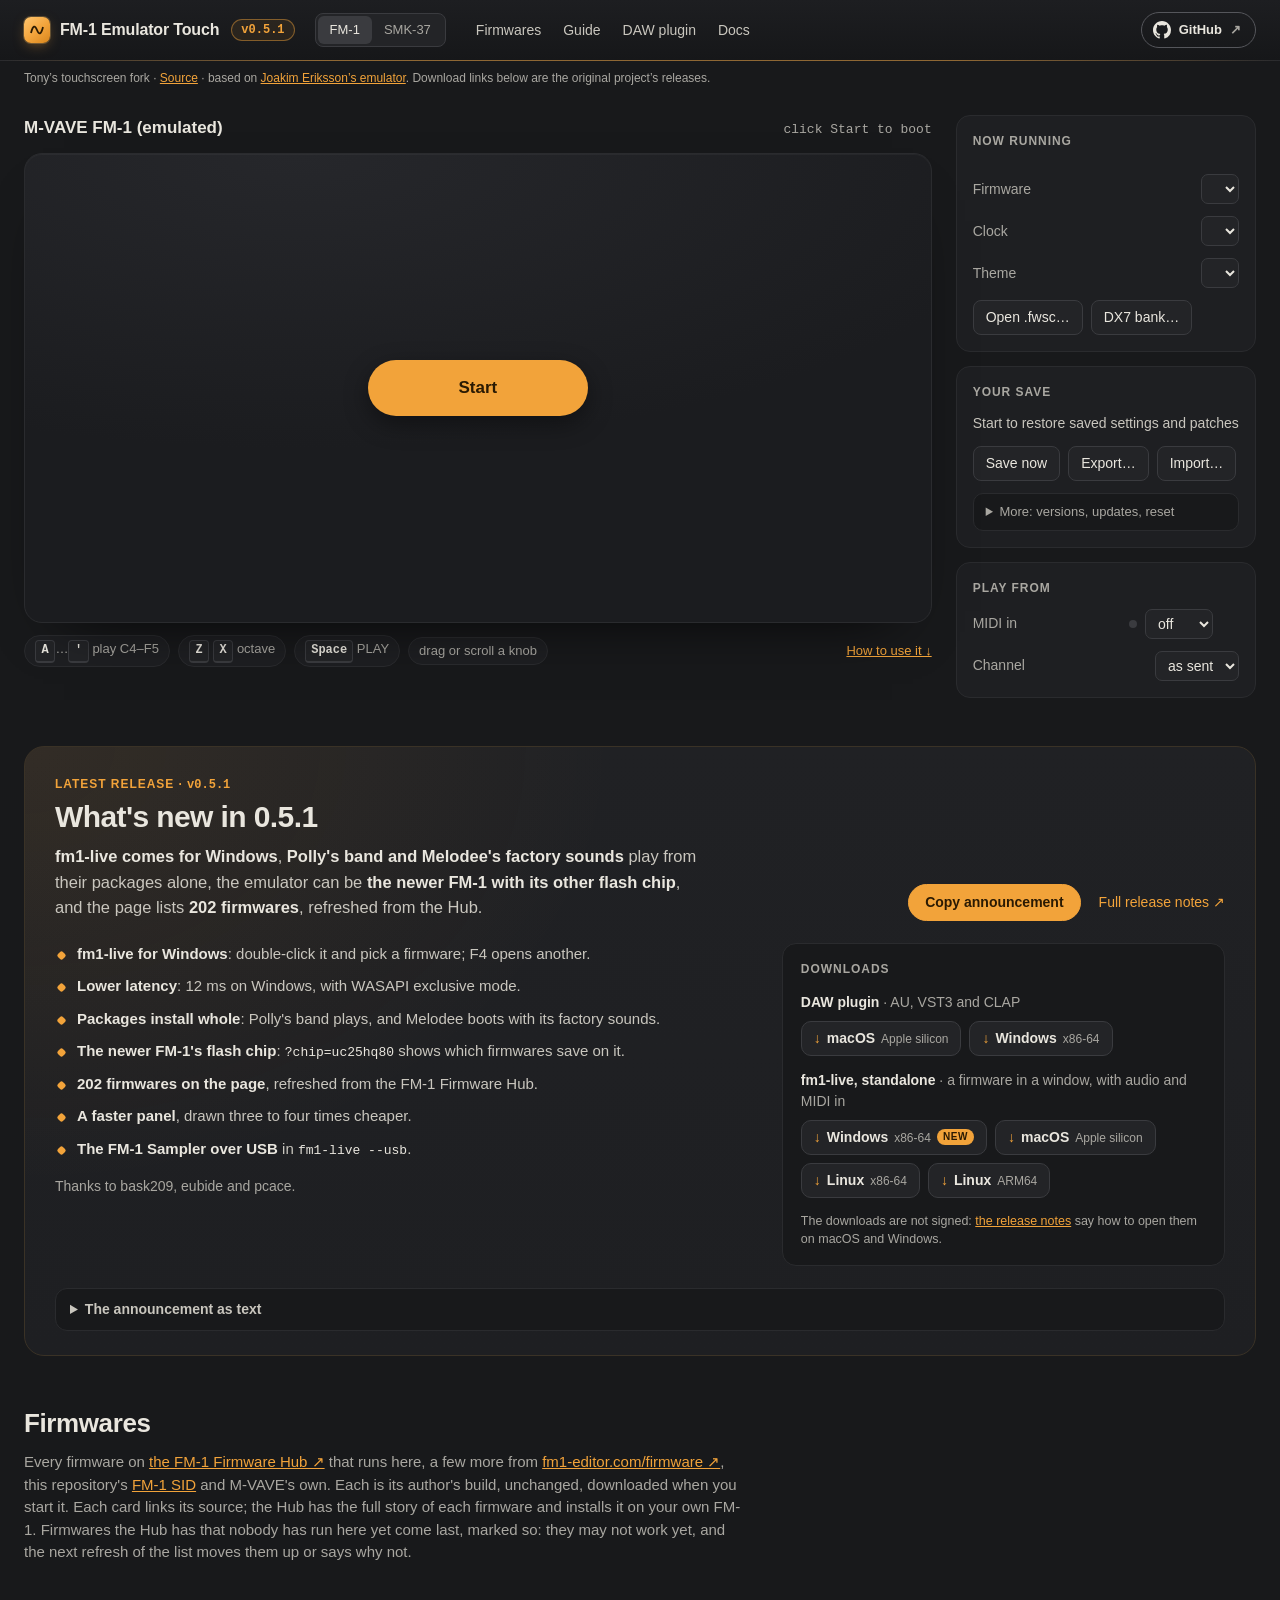
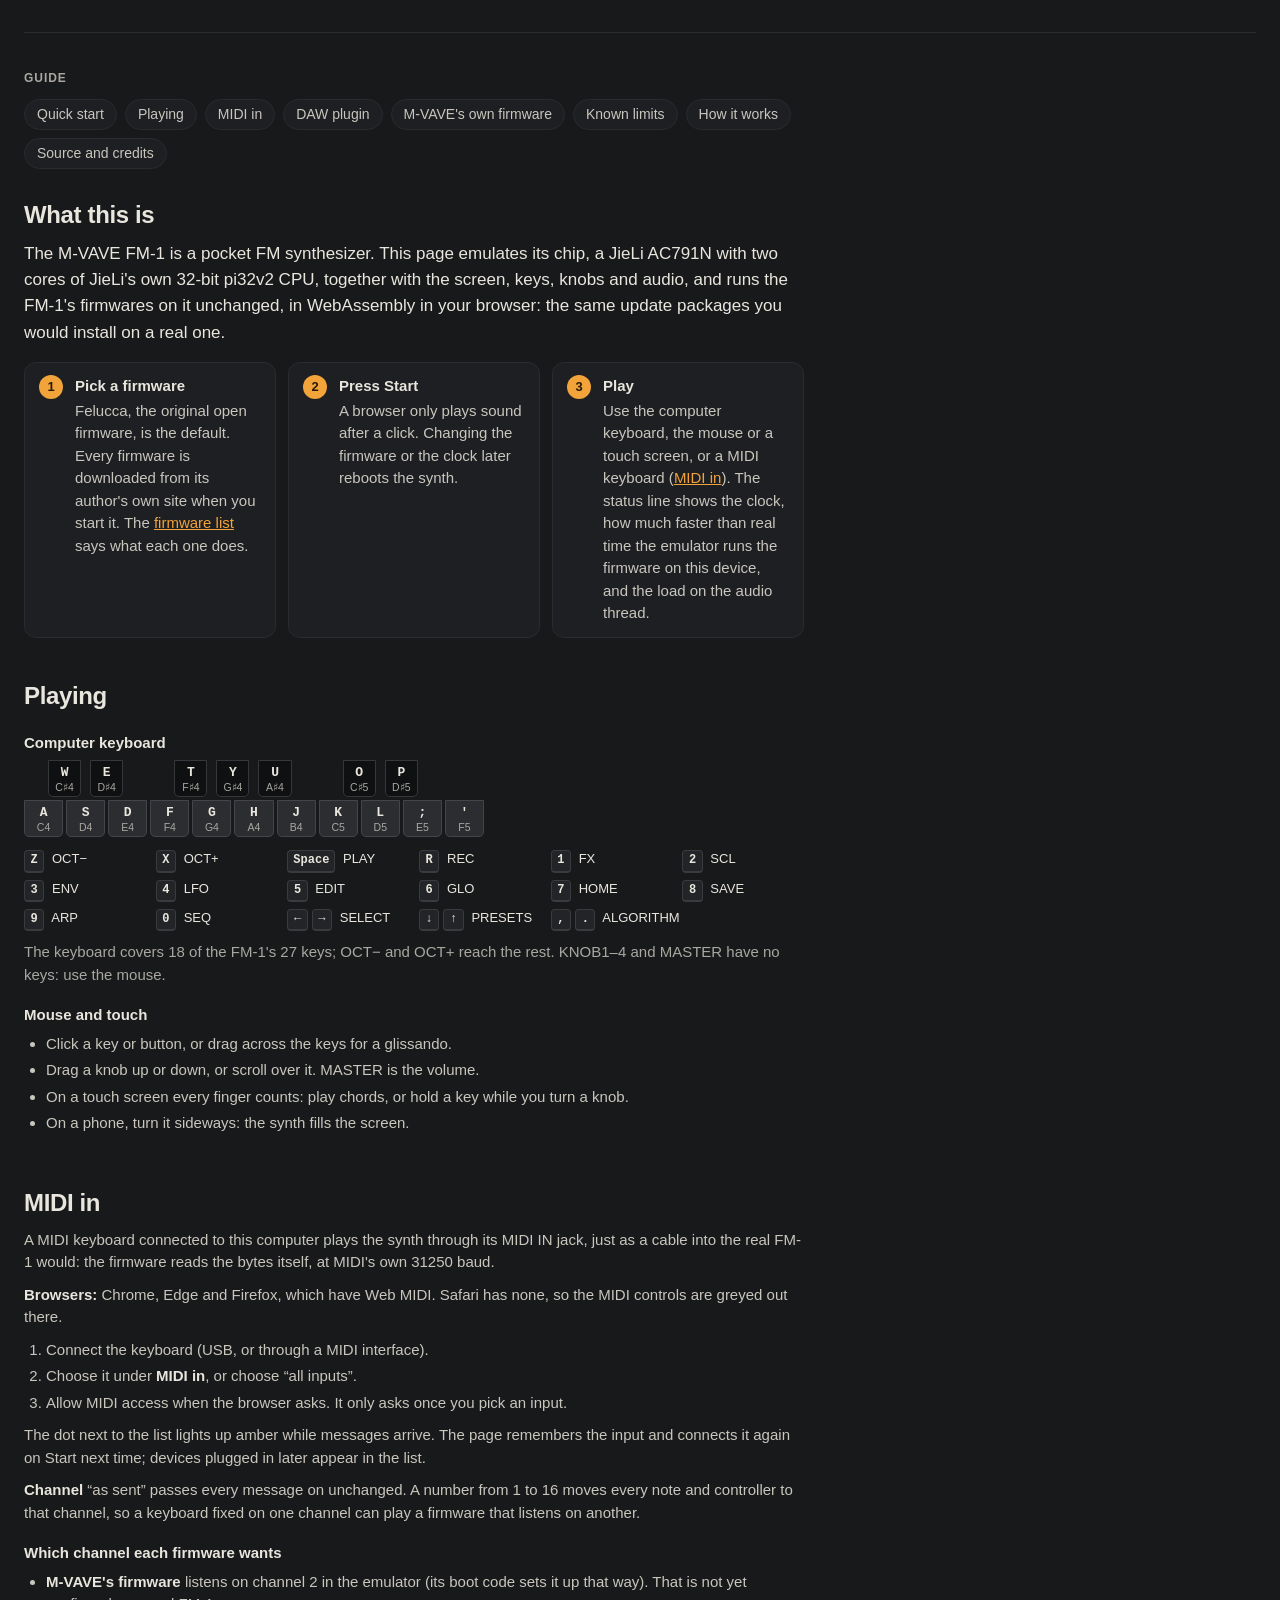
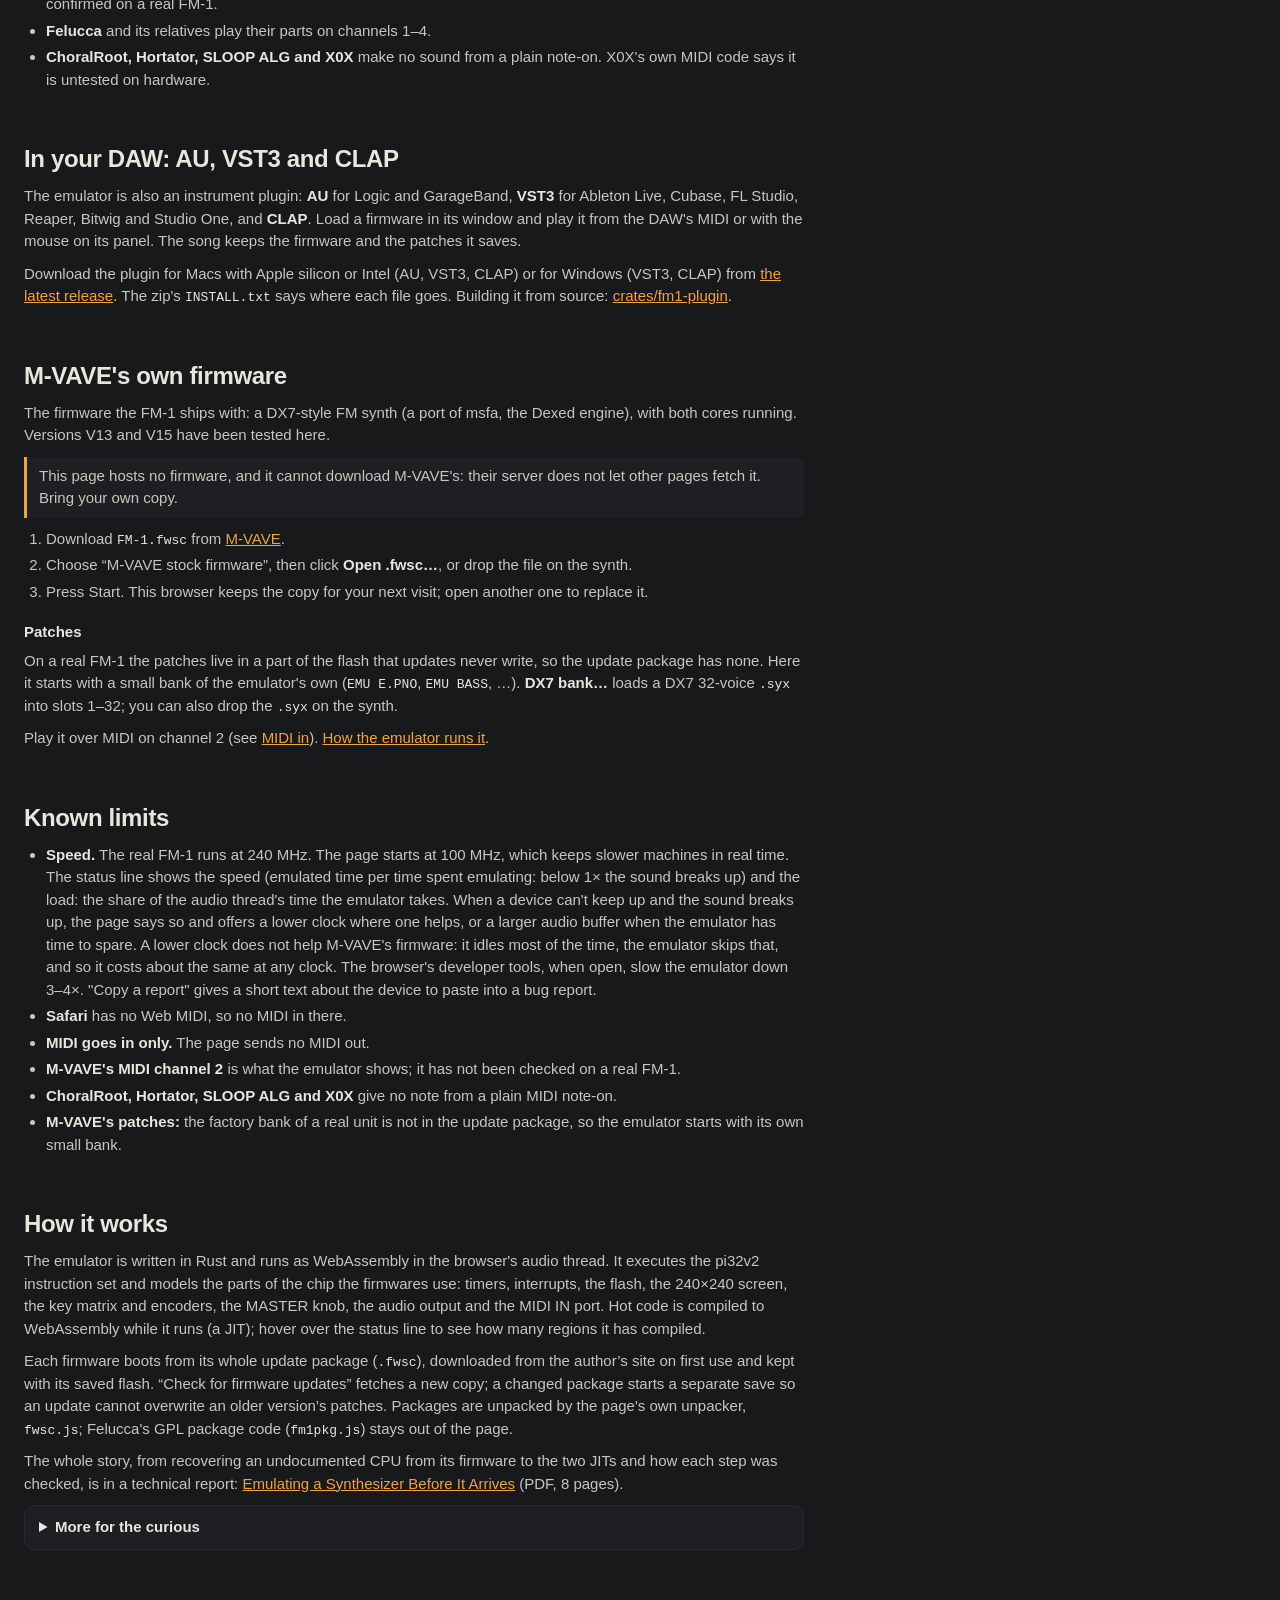
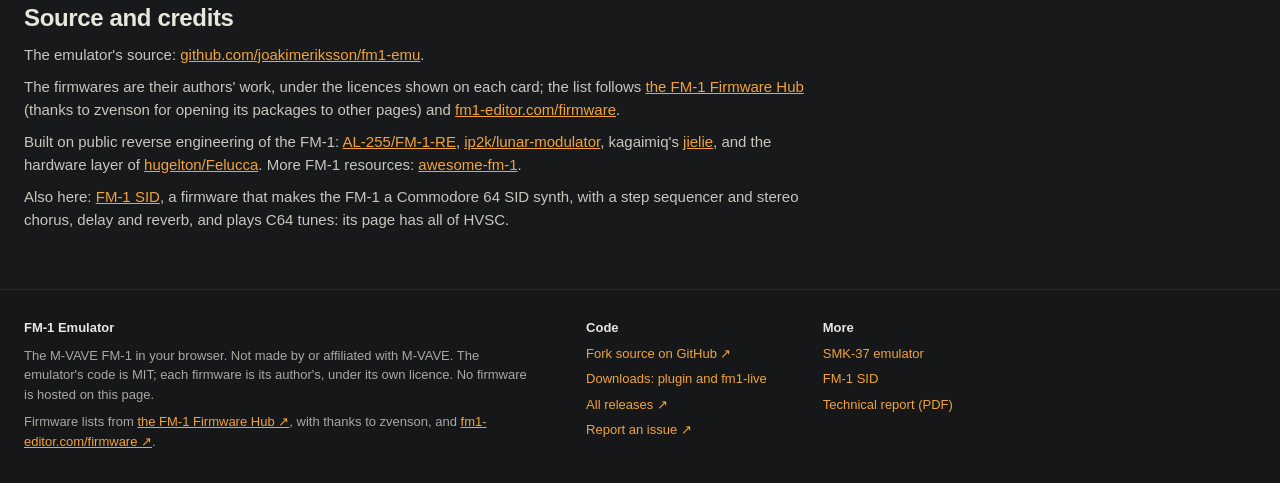
==== web/index.html @ 3d10736e "Fix browser touch ownership and publish fm1-emu-touch with Pages" ====
<!doctype html>
<html lang="en">
<head>
<meta charset="utf-8">
<meta name="viewport" content="width=device-width, initial-scale=1, viewport-fit=cover">
<title>FM-1 Emulator Touch</title>
<meta name="description" content="The M-VAVE FM-1 pocket synth emulated in the browser: its pi32v2 CPU, screen and audio in WebAssembly, running the community firmwares unchanged.">
<meta property="og:type" content="website">
<meta property="og:title" content="FM-1 Emulator">
<meta property="og:description" content="The M-VAVE FM-1 pocket synth emulated in the browser: its pi32v2 CPU, screen and audio in WebAssembly, running the community firmwares unchanged.">
<meta property="og:url" content="https://t0nyz0.github.io/fm1-emu-touch/">
<meta property="og:image" content="https://t0nyz0.github.io/fm1-emu-touch/og.png">
<meta property="og:image:width" content="1280">
<meta property="og:image:height" content="640">
<meta property="og:image:alt" content="Screens of six FM-1 firmwares running in the emulator: X0X, FM1 Quest, AMB-1, FM-1 SID, ORBIT and FiMba-1">
<meta name="twitter:card" content="summary_large_image">
<link rel="icon" href="data:,">
<link rel="stylesheet" href="style.css">
<script>if (new URLSearchParams(location.search).get("embed") === "1") document.documentElement.setAttribute("data-embed", "");</script>
</head>
<body>
<header class="site">
  <div class="wrap">
    <a class="brand" href="./"><span class="logo" aria-hidden="true"><svg width="16" height="16" viewBox="0 0 16 16" fill="none" stroke="currentColor" stroke-width="1.8"><path d="M2 11C4 3 6 3 8 8s4 5 6-3"/></svg></span>FM-1 Emulator Touch</a>
    <!-- release:pill --><a class="ver" href="https://github.com/joakimeriksson/fm1-emu/releases/tag/v0.5.1" title="Release notes and downloads for 0.5.1">v0.5.1</a><!-- /release:pill -->
    <nav class="devices" aria-label="Device"><span aria-current="page">FM-1</span><a href="smk37/">SMK-37</a></nav>
    <nav class="sitenav" aria-label="Site">
      <a href="#firmwares">Firmwares</a><a href="#guide">Guide</a><a href="#plugin">DAW plugin</a><a href="https://github.com/t0nyz0/fm1-emu-touch/blob/macos-direct-touch/README.md">Docs</a>
    </nav>
    <a class="gh" href="https://github.com/t0nyz0/fm1-emu-touch/tree/macos-direct-touch" aria-label="Source code on GitHub"><svg width="18" height="18" viewBox="0 0 16 16" fill="currentColor" aria-hidden="true"><path d="M8 0C3.58 0 0 3.58 0 8c0 3.54 2.29 6.53 5.47 7.59.4.07.55-.17.55-.38 0-.19-.01-.82-.01-1.49-2.01.37-2.53-.49-2.69-.94-.09-.23-.48-.94-.82-1.13-.28-.15-.68-.52-.01-.53.63-.01 1.08.58 1.23.82.72 1.21 1.87.87 2.33.66.07-.52.28-.87.51-1.07-1.78-.2-3.64-.89-3.64-3.95 0-.87.31-1.59.82-2.15-.08-.2-.36-1.02.08-2.12 0 0 .67-.21 2.2.82.64-.18 1.32-.27 2-.27.68 0 1.36.09 2 .27 1.53-1.04 2.2-.82 2.2-.82.44 1.1.16 1.92.08 2.12.51.56.82 1.27.82 2.15 0 3.07-1.87 3.75-3.65 3.95.29.25.54.73.54 1.48 0 1.07-.01 1.93-.01 2.2 0 .21.15.46.55.38A8.013 8.013 0 0016 8c0-4.42-3.58-8-8-8z"/></svg><span>GitHub</span><span class="arrow" aria-hidden="true">↗</span></a>
    <a class="embed-only" id="fullpage" href="./" target="_blank" rel="noopener">FM-1 emulator, full page ↗</a>
  </div>
</header>
  <p class="wrap fork-note">Tony’s touchscreen fork · <a href="https://github.com/t0nyz0/fm1-emu-touch/tree/macos-direct-touch">Source</a> · based on <a href="https://github.com/joakimeriksson/fm1-emu">Joakim Eriksson’s emulator</a>. Download links below are the original project’s releases.</p>
<main>
  <div class="player">
    <div class="deck">
      <div class="deck-head">
        <h1 id="title">M-VAVE FM-1 (emulated)</h1>
        <span id="status">click Start to boot</span>
      </div>
      <div id="perfwarn" role="alert" hidden>
        <p id="perfwarn-text"></p>
        <div class="acts">
          <button type="button" id="perfwarn-fix" class="primary"></button>
          <button type="button" id="perfwarn-copy" title="A short text about this device and how it kept up, to paste into a bug report">Copy a report</button>
          <a href="https://github.com/t0nyz0/fm1-emu-touch/issues/new" target="_blank" rel="noopener">Report on GitHub ↗</a>
          <button type="button" id="perfwarn-close" aria-label="Dismiss">✕</button>
        </div>
      </div>
      <div class="stage">
        <canvas id="panel" aria-label="FM-1 front panel"></canvas>
        <button id="start">Start</button>
      </div>
      <p class="rotate">Turn the phone sideways for a bigger synth.</p>
      <p class="hint">
        <span class="keyb"><kbd>A</kbd>…<kbd>'</kbd> play C4–F5</span>
        <span class="keyb"><kbd>Z</kbd> <kbd>X</kbd> octave</span>
        <span class="keyb"><kbd>Space</kbd> PLAY</span>
        <span class="keyb">drag or scroll a knob</span>
        <span class="touch">Play chords with several fingers · drag a knob up / down</span>
        <a class="more" href="#guide">How to use it ↓</a>
      </p>
    </div>

    <aside class="side bar" aria-label="Firmware, saves and MIDI">
      <section class="box" aria-labelledby="h-now">
        <h2 class="eyebrow" id="h-now">Now running</h2>
        <p id="about"></p>
        <label id="fwlabel">Firmware <select id="fw" aria-label="Firmware"></select></label>
        <label>Clock <select id="mhz" aria-label="Emulated clock"></select></label>
        <label>Theme <select id="theme" aria-label="Panel color theme"></select></label>
        <div class="row">
          <label class="file">Open .fwsc… <input type="file" id="open"></label>
          <label class="file" title="A DX7 32-voice bank for M-VAVE's firmware">DX7 bank… <input type="file" id="bank"></label>
          <span id="bankname" class="dim"></span>
        </div>
      </section>

      <section class="box save-box" aria-labelledby="h-save">
        <h2 class="eyebrow" id="h-save">Your save</h2>
        <span id="save-status" role="status" aria-live="polite">Start to restore saved settings and patches</span>
        <div class="row save-actions">
          <button type="button" id="save-now">Save now</button>
          <button type="button" id="export-save">Export…</button>
          <label class="file">Import… <input type="file" id="import-save" accept=".json,.fm1save"></label>
        </div>
        <details class="save-controls">
          <summary>More: versions, updates, reset</summary>
          <div class="save-actions">
            <button type="button" id="browse-saves">Browse saved firmwares</button>
            <select id="saved-versions" aria-label="Saved firmware versions"></select>
            <button type="button" id="open-saved-version">Open saved firmware</button>
            <button type="button" id="update-firmware">Check for firmware updates</button>
            <button type="button" id="reset-save">Reset saved flash…</button>
          </div>
          <p>Settings and patches written to flash are saved automatically. Use the firmware’s own save
            command for patch edits. Backups contain saved flash and community firmware. For M-VAVE firmware, the
            recipient must open their own matching .fwsc first. Browse saved firmwares to reopen
            older versions or local files. Clearing browser data removes local saves.</p>
        </details>
      </section>

      <section class="box" aria-labelledby="h-play-from">
        <h2 class="eyebrow" id="h-play-from">Play from</h2>
        <label id="midiin">MIDI in <span class="sel"><span id="midiact" aria-hidden="true"></span><select id="midi" aria-label="MIDI input"><option value="">off</option><option value="*">all inputs</option></select></span></label>
        <label id="midichl" title="Played notes and controllers go to this channel (M-VAVE's firmware listens on 2, Felucca's parts on 1–4)">Channel
          <select id="midich" aria-label="MIDI channel"><option value="0">as sent</option></select></label>
      </section>
    </aside>
  </div>

  <!-- what's new in this release: written by web/release.mjs from Cargo.toml and docs/releases/v<version>.md -->
  <section id="release" class="release" aria-labelledby="h-release"><!-- release:section -->
  <div class="rel-top">
    <div>
      <p class="eyebrow">Latest release · <a href="https://github.com/joakimeriksson/fm1-emu/releases/tag/v0.5.1">v0.5.1</a></p>
      <h2 id="h-release">What's new in 0.5.1</h2>
      <p class="rel-lead"><b>fm1-live comes for Windows</b>, <b>Polly's band and Melodee's factory sounds</b> play from their packages alone, the emulator can be <b>the newer FM-1 with its other flash chip</b>, and the page lists <b>202 firmwares</b>, refreshed from the Hub.</p>
    </div>
    <div class="rel-acts">
      <button type="button" class="copy" data-copy="rel-text">Copy announcement</button>
      <a href="https://github.com/joakimeriksson/fm1-emu/releases/tag/v0.5.1">Full release notes ↗</a>
    </div>
  </div>
  <div class="rel-body">
    <div class="rel-news">
      <ul class="rel-list">
        <li><b>fm1-live for Windows</b>: double-click it and pick a firmware; F4 opens another.</li>
        <li><b>Lower latency</b>: 12 ms on Windows, with WASAPI exclusive mode.</li>
        <li><b>Packages install whole</b>: Polly's band plays, and Melodee boots with its factory sounds.</li>
        <li><b>The newer FM-1's flash chip</b>: <code>?chip=uc25hq80</code> shows which firmwares save on it.</li>
        <li><b>202 firmwares on the page</b>, refreshed from the FM-1 Firmware Hub.</li>
        <li><b>A faster panel</b>, drawn three to four times cheaper.</li>
        <li><b>The FM-1 Sampler over USB</b> in <code>fm1-live --usb</code>.</li>
      </ul>
      <p class="rel-thanks">Thanks to bask209, eubide and pcace.</p>
    </div>
    <div class="rel-side">
    <!-- the release film: none yet (a YouTube link in docs/releases/v0.5.1.md shows it here) -->
    <div class="dl">
      <h3>Downloads</h3>
      <div class="dl-group">
        <p><b>DAW plugin</b> <span>AU, VST3 and CLAP</span></p>
        <div class="dl-links">
          <a class="dl-btn" href="https://github.com/joakimeriksson/fm1-emu/releases/download/v0.5.1/fm1-plugin-0.5.1-macos-arm64.zip" title="fm1-plugin-0.5.1-macos-arm64.zip"><span>macOS</span><small>Apple silicon</small></a>
          <a class="dl-btn" href="https://github.com/joakimeriksson/fm1-emu/releases/download/v0.5.1/fm1-plugin-0.5.1-windows-x86_64.zip" title="fm1-plugin-0.5.1-windows-x86_64.zip"><span>Windows</span><small>x86-64</small></a>
        </div>
      </div>
      <div class="dl-group">
        <p><b>fm1-live, standalone</b> <span>a firmware in a window, with audio and MIDI in</span></p>
        <div class="dl-links">
          <a class="dl-btn" href="https://github.com/joakimeriksson/fm1-emu/releases/download/v0.5.1/fm1-emu-0.5.1-windows-x86_64.zip" title="fm1-emu-0.5.1-windows-x86_64.zip"><span>Windows</span><small>x86-64</small><em>new</em></a>
          <a class="dl-btn" href="https://github.com/joakimeriksson/fm1-emu/releases/download/v0.5.1/fm1-emu-0.5.1-macos-arm64.tar.gz" title="fm1-emu-0.5.1-macos-arm64.tar.gz"><span>macOS</span><small>Apple silicon</small></a>
          <a class="dl-btn" href="https://github.com/joakimeriksson/fm1-emu/releases/download/v0.5.1/fm1-emu-0.5.1-linux-x86_64.tar.gz" title="fm1-emu-0.5.1-linux-x86_64.tar.gz"><span>Linux</span><small>x86-64</small></a>
          <a class="dl-btn" href="https://github.com/joakimeriksson/fm1-emu/releases/download/v0.5.1/fm1-emu-0.5.1-linux-arm64.tar.gz" title="fm1-emu-0.5.1-linux-arm64.tar.gz"><span>Linux</span><small>ARM64</small></a>
        </div>
      </div>
      <p class="dl-note">The downloads are not signed: <a href="https://github.com/joakimeriksson/fm1-emu/releases/tag/v0.5.1">the release notes</a> say how to
        open them on macOS and Windows.</p>
    </div>
    </div>
  </div>
  <details class="rel-copy">
    <summary>The announcement as text</summary>
    <textarea id="rel-text" readonly rows="16" aria-label="Announcement text for 0.5.1">FM-1 Emulator 0.5.1: the M-VAVE FM-1 pocket synth, emulated in the browser, in your DAW and on the desktop.

• fm1-live for Windows: double-click it and pick a firmware; F4 opens another.
• Lower latency: 12 ms on Windows, with WASAPI exclusive mode.
• Packages install whole: Polly's band plays, and Melodee boots with its factory sounds.
• The newer FM-1's flash chip: ?chip=uc25hq80 shows which firmwares save on it.
• 202 firmwares on the page, refreshed from the FM-1 Firmware Hub.
• A faster panel, drawn three to four times cheaper.
• The FM-1 Sampler over USB in fm1-live --usb.

Play it in the browser: https://t0nyz0.github.io/fm1-emu-touch/
Downloads and release notes: https://github.com/joakimeriksson/fm1-emu/releases/tag/v0.5.1

Thanks to bask209, eubide and pcace.</textarea>
  </details>
  <!-- /release:section --></section>

  <section id="firmwares" class="library" aria-labelledby="h-fw">
    <h2 id="h-fw">Firmwares</h2>
    <p>Every firmware on <a href="https://thefirmwarehub.com/">the FM-1 Firmware Hub ↗</a> that runs here, a few
      more from <a href="https://fm1-editor.com/firmware/">fm1-editor.com/firmware ↗</a>, this repository's
      <a href="fm1-sid/">FM-1 SID</a> and M-VAVE's own. Each is its author's build, unchanged, downloaded when you
      start it. Each card links its source; the Hub has the full story of each firmware and installs it on your
      own FM-1. Firmwares the Hub has that nobody has run here yet come last, marked so: they may not work
      yet, and the next refresh of the list moves them up or says why not.</p>
    <ul class="cards" id="fwlist"></ul>
  </section>

  <div class="guide" id="guide">
    <nav class="toc" aria-label="Guide">
      <span class="eyebrow">Guide</span>
      <a href="#start-here">Quick start</a>
      <a href="#playing">Playing</a>
      <a href="#midi-in">MIDI in</a>
      <a href="#plugin">DAW plugin</a>
      <a href="#stock">M-VAVE's own firmware</a>
      <a href="#limits">Known limits</a>
      <a href="#how">How it works</a>
      <a href="#credits">Source and credits</a>
    </nav>
    <div class="article">
      <section id="start-here" aria-labelledby="h-start">
        <h2 id="h-start">What this is</h2>
        <p class="lead">The M-VAVE FM-1 is a pocket FM synthesizer. This page emulates its chip, a JieLi AC791N with two
          cores of JieLi's own 32-bit pi32v2 CPU, together with the screen, keys, knobs and audio, and runs the FM-1's
          firmwares on it unchanged, in WebAssembly in your browser: the same update packages you would install on a
          real one.</p>
        <ol class="steps">
          <li><b>Pick a firmware</b>Felucca, the original open firmware, is the default. Every firmware is downloaded
            from its author's own site when you start it. The <a href="#firmwares">firmware list</a> says what each one does.</li>
          <li><b>Press Start</b>A browser only plays sound after a click. Changing the firmware or the clock later
            reboots the synth.</li>
          <li><b>Play</b>Use the computer keyboard, the mouse or a touch screen, or a MIDI keyboard
            (<a href="#midi-in">MIDI in</a>). The status line shows the clock, how much faster than real time the
            emulator runs the firmware on this device, and the load on the audio thread.</li>
        </ol>
      </section>

      <section id="playing" aria-labelledby="h-play">
        <h2 id="h-play">Playing</h2>
        <h3>Computer keyboard</h3>
        <div class="piano" role="img" aria-label="Computer keys and the notes they play: A C4, W C sharp 4, S D4, E D sharp 4, D E4, F F4, T F sharp 4, G G4, Y G sharp 4, H A4, U A sharp 4, J B4, K C5, O C sharp 5, L D5, P D sharp 5, semicolon E5, apostrophe F5">
          <span class="b" style="grid-column-start:2">W<i>C♯4</i></span>
          <span class="b" style="grid-column-start:4">E<i>D♯4</i></span>
          <span class="b" style="grid-column-start:8">T<i>F♯4</i></span>
          <span class="b" style="grid-column-start:10">Y<i>G♯4</i></span>
          <span class="b" style="grid-column-start:12">U<i>A♯4</i></span>
          <span class="b" style="grid-column-start:16">O<i>C♯5</i></span>
          <span class="b" style="grid-column-start:18">P<i>D♯5</i></span>
          <span class="w" style="grid-column-start:1">A<i>C4</i></span>
          <span class="w" style="grid-column-start:3">S<i>D4</i></span>
          <span class="w" style="grid-column-start:5">D<i>E4</i></span>
          <span class="w" style="grid-column-start:7">F<i>F4</i></span>
          <span class="w" style="grid-column-start:9">G<i>G4</i></span>
          <span class="w" style="grid-column-start:11">H<i>A4</i></span>
          <span class="w" style="grid-column-start:13">J<i>B4</i></span>
          <span class="w" style="grid-column-start:15">K<i>C5</i></span>
          <span class="w" style="grid-column-start:17">L<i>D5</i></span>
          <span class="w" style="grid-column-start:19">;<i>E5</i></span>
          <span class="w" style="grid-column-start:21">'<i>F5</i></span>
        </div>
        <ul class="map" aria-label="Buttons and encoders">
          <li><kbd>Z</kbd> OCT−</li><li><kbd>X</kbd> OCT+</li><li><kbd>Space</kbd> PLAY</li><li><kbd>R</kbd> REC</li>
          <li><kbd>1</kbd> FX</li><li><kbd>2</kbd> SCL</li><li><kbd>3</kbd> ENV</li><li><kbd>4</kbd> LFO</li>
          <li><kbd>5</kbd> EDIT</li><li><kbd>6</kbd> GLO</li><li><kbd>7</kbd> HOME</li><li><kbd>8</kbd> SAVE</li>
          <li><kbd>9</kbd> ARP</li><li><kbd>0</kbd> SEQ</li>
          <li><kbd>←</kbd><kbd>→</kbd> SELECT</li><li><kbd>↓</kbd><kbd>↑</kbd> PRESETS</li><li><kbd>,</kbd><kbd>.</kbd> ALGORITHM</li>
        </ul>
        <p class="dim">The keyboard covers 18 of the FM-1's 27 keys; OCT− and OCT+ reach the rest. KNOB1–4 and MASTER
          have no keys: use the mouse.</p>
        <h3>Mouse and touch</h3>
        <ul>
          <li>Click a key or button, or drag across the keys for a glissando.</li>
          <li>Drag a knob up or down, or scroll over it. MASTER is the volume.</li>
          <li>On a touch screen every finger counts: play chords, or hold a key while you turn a knob.</li>
          <li>On a phone, turn it sideways: the synth fills the screen.</li>
        </ul>
      </section>

      <section id="midi-in" aria-labelledby="h-midi">
        <h2 id="h-midi">MIDI in</h2>
        <p>A MIDI keyboard connected to this computer plays the synth through its MIDI IN jack, just as a cable into
          the real FM-1 would: the firmware reads the bytes itself, at MIDI's own 31250 baud.</p>
        <p><b>Browsers:</b> Chrome, Edge and Firefox, which have Web MIDI. Safari has none, so the MIDI controls are
          greyed out there.</p>
        <ol>
          <li>Connect the keyboard (USB, or through a MIDI interface).</li>
          <li>Choose it under <b>MIDI in</b>, or choose “all inputs”.</li>
          <li>Allow MIDI access when the browser asks. It only asks once you pick an input.</li>
        </ol>
        <p>The dot next to the list lights up amber while messages arrive. The page remembers the input and connects
          it again on Start next time; devices plugged in later appear in the list.</p>
        <p><b>Channel</b> “as sent” passes every message on unchanged. A number from 1 to 16 moves every note and
          controller to that channel, so a keyboard fixed on one channel can play a firmware that listens on another.</p>
        <h3>Which channel each firmware wants</h3>
        <ul>
          <li><b>M-VAVE's firmware</b> listens on channel 2 in the emulator (its boot code sets it up that way). That
            is not yet confirmed on a real FM-1.</li>
          <li><b>Felucca</b> and its relatives play their parts on channels 1–4.</li>
          <li><b>ChoralRoot, Hortator, SLOOP ALG and X0X</b> make no sound from a plain note-on. X0X's own MIDI
            code says it is untested on hardware.</li>
        </ul>
      </section>

      <section id="plugin" aria-labelledby="h-plugin">
        <h2 id="h-plugin">In your DAW: AU, VST3 and CLAP</h2>
        <p>The emulator is also an instrument plugin: <b>AU</b> for Logic and GarageBand, <b>VST3</b> for Ableton
          Live, Cubase, FL Studio, Reaper, Bitwig and Studio One, and <b>CLAP</b>. Load a firmware in its window
          and play it from the DAW's MIDI or with the mouse on its panel. The song keeps the firmware and the
          patches it saves.</p>
        <p>Download the plugin for Macs with Apple silicon or Intel (AU, VST3, CLAP) or for Windows (VST3, CLAP) from
          <a href="#release">the latest release</a>. The zip's <code>INSTALL.txt</code> says where each file goes.
          Building it from source:
          <a href="https://github.com/joakimeriksson/fm1-emu/tree/master/crates/fm1-plugin">crates/fm1-plugin</a>.</p>
      </section>

      <section id="stock" aria-labelledby="h-stock">
        <h2 id="h-stock">M-VAVE's own firmware</h2>
        <p>The firmware the FM-1 ships with: a DX7-style FM synth (a port of msfa, the Dexed engine), with both cores
          running. Versions V13 and V15 have been tested here.</p>
        <p class="note">This page hosts no firmware, and it cannot download M-VAVE's: their server does not let other
          pages fetch it. Bring your own copy.</p>
        <ol>
          <li>Download <code>FM-1.fwsc</code> from <a href="https://yms-file-store.oss-cn-hongkong.aliyuncs.com/software/firmware/FM-1.fwsc">M-VAVE</a>.</li>
          <li>Choose “M-VAVE stock firmware”, then click <b>Open .fwsc…</b>, or drop the file on the synth.</li>
          <li>Press Start. This browser keeps the copy for your next visit; open another one to replace it.</li>
        </ol>
        <h3>Patches</h3>
        <p>On a real FM-1 the patches live in a part of the flash that updates never write, so the update package has
          none. Here it starts with a small bank of the emulator's own (<code>EMU E.PNO</code>, <code>EMU BASS</code>, …).
          <b>DX7 bank…</b> loads a DX7 32-voice <code>.syx</code> into slots 1–32; you can also drop the
          <code>.syx</code> on the synth.</p>
        <p>Play it over MIDI on channel 2 (see <a href="#midi-in">MIDI in</a>).
          <a href="https://github.com/joakimeriksson/fm1-emu/blob/master/docs/stock-firmware.md">How the
          emulator runs it</a>.</p>
      </section>

      <section id="limits" aria-labelledby="h-limits">
        <h2 id="h-limits">Known limits</h2>
        <ul>
          <li><b>Speed.</b> The real FM-1 runs at 240 MHz. The page starts at 100 MHz, which keeps slower machines in
            real time. The status line shows the speed (emulated time per time spent emulating: below 1× the sound
            breaks up) and the load: the share of the audio thread's time the emulator takes. When a device can't keep
            up and the sound breaks up, the page says so and offers a lower clock where one helps, or a larger audio
            buffer when the emulator has time to spare. A lower clock does not help M-VAVE's firmware: it idles most
            of the time, the emulator skips that, and so it costs about the same at any clock. The browser's
            developer tools, when open, slow the emulator down 3–4×. "Copy a report" gives a short text about the
            device to paste into a bug report.</li>
          <li><b>Safari</b> has no Web MIDI, so no MIDI in there.</li>
          <li><b>MIDI goes in only.</b> The page sends no MIDI out.</li>
          <li><b>M-VAVE's MIDI channel 2</b> is what the emulator shows; it has not been checked on a real FM-1.</li>
          <li><b>ChoralRoot, Hortator, SLOOP ALG and X0X</b> give no note from a plain MIDI note-on.</li>
          <li><b>M-VAVE's patches:</b> the factory bank of a real unit is not in the update package, so the emulator
            starts with its own small bank.</li>
        </ul>
      </section>

      <section id="how" aria-labelledby="h-how">
        <h2 id="h-how">How it works</h2>
        <p>The emulator is written in Rust and runs as WebAssembly in the browser's audio thread. It executes the
          pi32v2 instruction set and models the parts of the chip the firmwares use: timers, interrupts, the flash,
          the 240×240 screen, the key matrix and encoders, the MASTER knob, the audio output and the MIDI IN port.
          Hot code is compiled to WebAssembly while it runs (a JIT); hover over the status line to see how many
          regions it has compiled.</p>
        <p>Each firmware boots from its whole update package (<code>.fwsc</code>), downloaded from the author’s site
          on first use and kept with its saved flash. “Check for firmware updates” fetches a new copy; a changed
          package starts a separate save so an update cannot overwrite an older version’s patches. Packages are unpacked by the page's own unpacker, <code>fwsc.js</code>; Felucca's GPL
          package code (<code>fm1pkg.js</code>) stays out of the page.</p>
        <p>The whole story, from recovering an undocumented CPU from its firmware to the two JITs and how each
          step was checked, is in a technical report:
          <a href="fm1-emu-report.pdf">Emulating a Synthesizer Before It Arrives</a> (PDF, 8 pages).</p>
        <details>
          <summary>More for the curious</summary>
          <ul>
            <li>The FM-1 behind it: a JieLi AC791N (WL82) with 1 MB of flash, a 240×240 screen, 27 keys, 14 buttons with
              LEDs, 7 encoders, the MASTER knob and a TRS MIDI in.</li>
            <li>M-VAVE's firmware, X0X, Melodee and ChoralRoot use the second core; both cores are emulated.</li>
            <li>In WebAssembly at 240 MHz, every firmware ran faster than real time on the development machine:
              from 1.6× (X0X) to 3.7× (Hortator).</li>
            <li>The front panel is drawn by the same Rust code as the native version, <code>fm1-live</code>, which
              plays the firmwares in a window with audio and MIDI in.</li>
            <li>Links keep a setup: <code>?fw=x0x&amp;mhz=120</code> picks the firmware and the clock;
              <code>?package=URL&amp;name=Name</code> plays a package from another site (https, with CORS on);
              <code>?jit=0</code> turns the JIT off; <code>?ahead=0</code> stops the emulator running ahead of the
              audio (by up to one of the firmware's audio buffers, for an even load). The page also remembers your last
              choices.</li>
          </ul>
        </details>
      </section>

      <section id="credits" aria-labelledby="h-credits">
        <h2 id="h-credits">Source and credits</h2>
        <p>The emulator's source:
          <a href="https://github.com/joakimeriksson/fm1-emu">github.com/joakimeriksson/fm1-emu</a>.</p>
        <p>The firmwares are their authors' work, under the licences shown on each card; the list follows
          <a href="https://thefirmwarehub.com/">the FM-1 Firmware Hub</a> (thanks to zvenson for opening its packages to
          other pages) and <a href="https://fm1-editor.com/firmware/">fm1-editor.com/firmware</a>.</p>
        <p>Built on public reverse engineering of the FM-1:
          <a href="https://github.com/AL-255/FM-1-RE">AL-255/FM-1-RE</a>,
          <a href="https://github.com/ip2k/lunar-modulator">ip2k/lunar-modulator</a>,
          kagaimiq's <a href="https://kagaimiq.github.io/jielie">jielie</a>, and the hardware layer of
          <a href="https://github.com/hugelton/Felucca">hugelton/Felucca</a>. More FM-1 resources:
          <a href="https://github.com/cicloid/awesome-fm-1">awesome-fm-1</a>.</p>
        <p>Also here: <a href="fm1-sid/">FM-1 SID</a>, a firmware that makes the FM-1 a Commodore 64 SID synth, with a
          step sequencer and stereo chorus, delay and reverb, and plays C64 tunes: its page has all of HVSC.</p>
      </section>
    </div>
  </div>
</main>
<footer class="site">
  <div class="wrap">
    <div class="about-site">
      <b>FM-1 Emulator</b>
      <span>The M-VAVE FM-1 in your browser. Not made by or affiliated with M-VAVE. The emulator's code is
        MIT; each firmware is its author's, under its own licence. No firmware is hosted on this page.</span>
      <span>Firmware lists from <a href="https://thefirmwarehub.com/">the FM-1 Firmware Hub ↗</a>, with thanks to
        zvenson, and <a href="https://fm1-editor.com/firmware/">fm1-editor.com/firmware ↗</a>.</span>
    </div>
    <div class="col">
      <b>Code</b>
      <a href="https://github.com/t0nyz0/fm1-emu-touch/tree/macos-direct-touch">Fork source on GitHub ↗</a>
      <a href="#release">Downloads: plugin and fm1-live</a>
      <a href="https://github.com/joakimeriksson/fm1-emu/releases">All releases ↗</a>
      <a href="https://github.com/t0nyz0/fm1-emu-touch/issues/new">Report an issue ↗</a>
    </div>
    <div class="col">
      <b>More</b>
      <a href="smk37/">SMK-37 emulator</a>
      <a href="fm1-sid/">FM-1 SID</a>
      <a href="fm1-emu-report.pdf">Technical report (PDF)</a>
    </div>
  </div>
</footer>
<script type="module">
// the release section: "Copy as text" copies the announcement; the film's picture becomes the
// player on a click (nothing from YouTube loads before that but the picture)
for (const b of document.querySelectorAll("button[data-copy]")) {
  const label = b.textContent;
  b.addEventListener("click", async () => {
    const box = document.getElementById(b.dataset.copy);
    try { await navigator.clipboard.writeText(box.value); }
    catch { box.closest("details").open = true; box.focus(); box.select(); document.execCommand("copy"); }
    b.textContent = "Copied";
    setTimeout(() => { b.textContent = label; }, 2000);
  });
}
for (const a of document.querySelectorAll("a.film[data-yt]")) a.addEventListener("click", (e) => {
  e.preventDefault();
  const f = Object.assign(document.createElement("iframe"), {
    src: `https://www.youtube-nocookie.com/embed/${encodeURIComponent(a.dataset.yt)}?autoplay=1`,
    title: a.getAttribute("aria-label"), allowFullscreen: true, className: "film" });
  f.allow = "autoplay; encrypted-media; picture-in-picture; fullscreen";
  a.replaceWith(f);
});
</script>
<script type="module" src="main.js"></script>
</body>
</html>
---- web/style.css ----
/* The emulator's page: the FM-1's (index.html) and the SMK-37's (smk37/index.html) */
:root { --room: #18191b; --ink: #e9e6de; --dim: #a9a7a1; --faint: #8c8a85; --text: #c9c6be; --amber: #f2a33a;
        --amber-hi: #ffc56e; --green: #7cc48a; --well: #232427; --line: #3a3b3f; --rule: #2a2b2e; --card: #1e1f22;
        --bar: #161719; color-scheme: dark; }
* { box-sizing: border-box; }
html, body { margin: 0; background: var(--room); color: var(--ink);
             font: 15px/1.5 -apple-system, BlinkMacSystemFont, "Segoe UI", Helvetica, Arial, sans-serif; }
html { scroll-padding-top: 12px; }
a { color: var(--amber); }
a:hover { color: var(--amber-hi); }
a:focus-visible, button:focus-visible, summary:focus-visible { outline: 2px solid var(--amber); outline-offset: 2px; }
.dim { color: var(--dim); }
.fork-note { color: var(--dim); font-size: 12px; margin: 0 auto; padding-block: 8px; }
[data-embed] .fork-note { display: none; }
code { font: 13px ui-monospace, SFMono-Regular, Menlo, Consolas, monospace; color: var(--ink); }
kbd { display: inline-block; min-width: 1.7em; padding: 0 5px; border: 1px solid var(--line); border-bottom-width: 2px;
      border-radius: 4px; background: var(--well); color: var(--ink); font: 600 12px/1.6 ui-monospace, SFMono-Regular, Menlo, Consolas, monospace;
      text-align: center; }
.eyebrow { margin: 0; font-size: 12px; font-weight: 600; letter-spacing: .08em; text-transform: uppercase; color: var(--dim); }
::selection { background: rgba(242, 163, 58, .32); }
/* hover and focus ease in; nothing on the page moves by itself (the emulator has the CPU) */
a, button, select, .file, .cards li { transition: color .15s, background-color .15s, border-color .15s; }
@media (prefers-reduced-motion: reduce) { * { transition: none !important; } }

/* ---------------------------------------------------------------- the site's header and footer */
.wrap { max-width: 1360px; margin: 0 auto; padding-inline: 24px; }
header.site { position: relative; border-bottom: 1px solid var(--rule); background: linear-gradient(180deg, #1d1e21, var(--bar)); }
/* an amber hairline along the header's foot, brightest in the middle */
[data-embed] header.site::after { display: none; }
header.site::after { content: ""; position: absolute; left: 0; right: 0; bottom: -1px; height: 1px; pointer-events: none;
  background: linear-gradient(90deg, transparent, rgba(242, 163, 58, .5) 25%, rgba(242, 163, 58, .5) 75%, transparent); }
header.site .wrap { padding-block: 12px; display: flex; flex-wrap: wrap; align-items: center; gap: 10px 20px; }
.brand { display: flex; align-items: center; gap: 10px; color: var(--ink); text-decoration: none; font-weight: 600; font-size: 16px;
         letter-spacing: -.01em; }
.brand:hover { color: var(--ink); }
.logo { width: 26px; height: 26px; border-radius: 7px; color: #2a1a03; display: grid; place-items: center;
        background: linear-gradient(140deg, var(--amber-hi), var(--amber) 55%, #d8861d);
        box-shadow: 0 0 0 1px rgba(255, 197, 110, .25), 0 4px 14px -4px rgba(242, 163, 58, .55); }
/* the release this page is: web/release.mjs writes it from Cargo.toml */
.ver { display: inline-flex; align-items: center; height: 22px; margin-left: -8px; padding: 0 9px; border-radius: 999px;
       border: 1px solid rgba(242, 163, 58, .45); background: rgba(242, 163, 58, .08); color: var(--amber); text-decoration: none;
       font: 600 12px/1 ui-monospace, SFMono-Regular, Menlo, Consolas, monospace; }
.ver:hover { color: var(--amber-hi); border-color: var(--amber); background: rgba(242, 163, 58, .16); }
/* the device switch: one segment per device */
.devices { display: flex; background: var(--well); border: 1px solid var(--line); border-radius: 8px; padding: 2px; }
.devices a, .devices span { padding: 4px 12px; border-radius: 6px; font-size: 13px; text-decoration: none; color: var(--dim); }
.devices a:hover { color: var(--ink); }
.devices [aria-current] { background: var(--line); color: var(--ink); font-weight: 500; }
.sitenav { display: flex; flex-wrap: wrap; gap: 2px; font-size: 14px; }
.sitenav a { color: var(--text); text-decoration: none; padding: 6px 10px; border-radius: 6px; }
.sitenav a:hover { color: var(--ink); background: var(--rule); }
/* the way to the code: always in view, on a phone too */
.gh { margin-left: auto; display: flex; align-items: center; gap: 8px; min-height: 36px; padding: 0 14px 0 11px;
      border: 1px solid #55565b; border-radius: 999px; color: var(--ink); text-decoration: none; font-size: 13px; font-weight: 600; }
.gh:hover { color: var(--ink); border-color: var(--dim); background: var(--rule); }
.gh .arrow { color: var(--dim); }
@media (max-width: 760px) {
  .wrap { padding-inline: 16px; }
  header.site .wrap { gap: 8px 12px; }
  /* the site's links get a row of their own below the brand, the version at its end */
  .sitenav { order: 5; flex: 1 1 calc(100% - 100px); margin: -4px -10px 0; }
  .ver { order: 6; margin: -4px 0 0; }
  .gh { padding: 0 11px; }
  .gh span { display: none; }
}

footer.site { margin-top: 48px; border-top: 1px solid var(--rule); background: var(--bar); color: var(--dim); font-size: 13px; }
footer.site .wrap { padding-block: 28px 36px; display: flex; flex-wrap: wrap; gap: 24px 56px; }
footer.site b { color: var(--ink); font-weight: 600; }
footer.site .about-site { flex: 1 1 340px; display: flex; flex-direction: column; gap: 8px; max-width: 70ch; }
footer.site .col { display: flex; flex-direction: column; gap: 6px; }
footer.site .col a { text-decoration: none; }

/* ---------------------------------------------------------------- the player: the synth, and beside it what runs */
main { max-width: 1360px; margin: 0 auto; padding: 20px 24px 0; display: grid; grid-template-columns: minmax(0, 1fr); gap: 48px; }
@media (max-width: 760px) { main { padding: 14px 16px 0; gap: 36px; } }
.player { display: flex; flex-wrap: wrap; gap: 20px 24px; align-items: flex-start; }
.deck { flex: 999 1 600px; min-width: 0; display: grid; gap: 12px; }
.deck-head { display: flex; flex-wrap: wrap; gap: 4px 16px; align-items: baseline; justify-content: space-between; }
h1 { font-size: 17px; font-weight: 600; margin: 0; }
#status { color: var(--dim); font: 13px ui-monospace, SFMono-Regular, Menlo, Consolas, monospace; font-variant-numeric: tabular-nums; }
.stage { position: relative; padding: 16px; border: 1px solid var(--rule); border-radius: 18px;
         background: radial-gradient(120% 90% at 30% 0%, #26272b 0%, #1b1c1f 70%);
         box-shadow: inset 0 1px 0 rgba(255, 255, 255, .035), 0 28px 60px -40px #000; }
/* the whole synth in view on a laptop: as wide as the room allows below the header (--above,
   --aspect: set by main.js; 84px: the stage's padding and the hint line), never narrower than 560px */
canvas { display: block; width: 100%; height: auto; touch-action: none; user-select: none; -webkit-user-select: none; -webkit-touch-callout: none; margin: 0 auto;
         max-width: max(560px, calc((100svh - var(--above, 140px) - 84px) * var(--aspect, 1.56))); }
#start { position: absolute; inset: 0; margin: auto; width: clamp(110px, 30%, 220px); height: clamp(36px, 9vw, 56px);
         border: 0; border-radius: 28px; background: var(--amber); color: #2a1a03; font-size: clamp(14px, 3.5vw, 17px);
         font-weight: 600; cursor: pointer; box-shadow: 0 8px 24px rgba(0,0,0,.4); }
#start:focus-visible { outline: 2px solid var(--ink); outline-offset: 3px; }
#start[disabled] { opacity: .7; cursor: wait; }
.rotate { display: none; color: var(--dim); font-size: 13px; margin: 0; }
/* a phone upright: the panel is small; say that sideways gives bigger keys */
@media (orientation: portrait) and (max-width: 600px) {
  .rotate { display: block; }
  .stage { padding: 6px; border-radius: 12px; }
}
/* a phone on its side: the panel fits the screen's height, the page around it shrinks */
@media (orientation: landscape) and (max-height: 560px) {
  main { padding-block: 8px 0; }
  .stage { padding: 0; border: 0; background: none; }
  canvas { width: auto; max-width: 100%; height: calc(100svh - 12px); margin: 0 auto; }
}

/* under the synth: one line of the essentials, then the way into the guide */
.hint { margin: 0; color: var(--dim); font-size: 13px; display: flex; flex-wrap: wrap; gap: 6px 8px; align-items: center; }
.hint span { white-space: nowrap; background: var(--card); border: 1px solid var(--rule); border-radius: 999px; padding: 3px 10px; }
.hint .more { margin-left: auto; }
.touch { display: none; }
@media (hover: none) and (pointer: coarse) { .hint .keyb { display: none; } .hint .touch { display: inline; } }

/* the device can't keep up: what happens and the fix, above the synth */
#perfwarn { display: flex; flex-wrap: wrap; gap: 8px 14px; align-items: center; justify-content: space-between;
            border: 1px solid var(--amber); border-radius: 10px; background: #2a2116; padding: 9px 12px; }
#perfwarn[hidden] { display: none; }
#perfwarn p { margin: 0; flex: 1 1 320px; min-width: 0; }
#perfwarn .acts { display: flex; flex-wrap: wrap; gap: 8px 12px; align-items: center; font-size: 14px; }
#perfwarn button.primary { background: var(--amber); border-color: var(--amber); color: #2a1a03; font-weight: 600; }
#perfwarn button[hidden] { display: none; }

/* beside the synth (below it on a narrow screen): the firmware, the save, MIDI */
.side { flex: 1 1 300px; max-width: 100%; display: grid; gap: 14px;
        grid-template-columns: repeat(auto-fit, minmax(min(100%, 290px), 1fr)); }
.box { background: var(--card); border: 1px solid var(--rule); border-radius: 14px; padding: 16px;
       display: flex; flex-direction: column; gap: 12px; min-width: 0; }
.box > label { display: flex; justify-content: space-between; align-items: center; gap: 12px; color: var(--dim); font-size: 14px; }
.box > label select { min-width: 0; max-width: 62%; }
.box .row { display: flex; flex-wrap: wrap; gap: 8px; align-items: center; }
.sel { display: flex; align-items: center; gap: 8px; min-width: 0; max-width: 62%; }
.sel select { max-width: 100%; }
#about { margin: 0; color: var(--text); font-size: 14px; overflow-wrap: anywhere; }
#about b { display: block; color: var(--ink); font-size: 17px; font-weight: 600; }
#about .links { display: flex; flex-wrap: wrap; gap: 2px 14px; margin: 2px 0 6px; }
#about .what { display: block; }
select { font: inherit; font-size: 14px; color: var(--ink); background: var(--well); border: 1px solid var(--line); border-radius: 7px;
         padding: 5px 8px; max-width: 100%; }
select:focus-visible { outline: 2px solid var(--amber); outline-offset: 1px; }
/* the page's buttons, and file pickers that look like them */
.box button, #perfwarn button, .file { font: inherit; font-size: 14px; color: var(--ink); background: var(--well);
  border: 1px solid var(--line); border-radius: 8px; padding: 6px 12px; cursor: pointer; }
.box button:hover, #perfwarn button:hover, .file:hover { border-color: var(--faint); }
.file { position: relative; }
.file:focus-within { outline: 2px solid var(--amber); outline-offset: 1px; }
.file input { position: absolute; width: 1px; height: 1px; opacity: 0; }
#midiact { width: 8px; height: 8px; border-radius: 50%; background: var(--line); flex: none; }
#midiact.on { background: var(--amber); }
#save-status { color: var(--text); font-size: 14px; }
#save-status[data-error="true"] { color: var(--amber); }
.save-controls { margin: 0; padding: 0 12px; border: 1px solid var(--rule); border-radius: 10px; background: var(--room); }
.save-controls summary { padding: 8px 0; font-size: 13px; font-weight: 500; color: var(--dim); cursor: pointer; }
.save-controls[open] { padding-bottom: 10px; }
.save-controls .save-actions { display: flex; flex-wrap: wrap; gap: 8px; }
.save-controls p { color: var(--dim); font-size: 12.5px; margin: 10px 0 0; }

/* ---------------------------------------------------------------- what's new in the release (web/release.mjs writes it) */
.release { display: grid; gap: 22px; padding: 28px 30px 24px; border: 1px solid #3a3226; border-radius: 20px;
           background: radial-gradient(80% 120% at 0% 0%, rgba(242, 163, 58, .09), transparent 60%),
                       linear-gradient(180deg, #202124, var(--card)); }
.release .eyebrow { color: var(--amber); }
.release .eyebrow a { font-family: ui-monospace, SFMono-Regular, Menlo, Consolas, monospace; letter-spacing: 0; text-transform: none;
                      text-decoration: none; }
.release h2 { margin: 6px 0 10px; font-size: 30px; line-height: 1.15; font-weight: 600; letter-spacing: -.02em; text-wrap: balance; }
.rel-top { display: flex; flex-wrap: wrap; gap: 14px 32px; align-items: flex-end; justify-content: space-between; }
.rel-top > div:first-child { flex: 1 1 480px; min-width: 0; max-width: 78ch; }
.release .rel-lead { margin: 0; font-size: 16.5px; line-height: 1.55; color: var(--text); }
.rel-acts { display: flex; flex-wrap: wrap; gap: 10px 18px; align-items: center; font-size: 14px; }
.rel-acts a { text-decoration: none; }
.release button.copy { font: inherit; font-size: 14px; font-weight: 600; color: #2a1a03; background: var(--amber);
                       border: 1px solid var(--amber); border-radius: 999px; padding: 7px 16px; cursor: pointer; }
.release button.copy:hover { background: var(--amber-hi); border-color: var(--amber-hi); }
.rel-body { display: grid; gap: 24px 40px; grid-template-columns: minmax(0, 1fr); align-items: start; }
@media (min-width: 900px) { .rel-body { grid-template-columns: minmax(0, 1.55fr) minmax(300px, 1fr); } }
.release .rel-list { list-style: none; margin: 0; padding: 0; display: grid; gap: 10px; }
.release .rel-list li { position: relative; margin: 0; padding-left: 22px; }
.release .rel-list li::before { content: ""; position: absolute; left: 3px; top: .6em; width: 7px; height: 7px; border-radius: 2px;
                                background: var(--amber); transform: rotate(45deg); }
.release .rel-thanks { margin: 16px 0 0; color: var(--dim); font-size: 14px; }
.rel-side { display: grid; gap: 14px; min-width: 0; }
/* the downloads: one row of buttons per kind */
.dl { display: grid; gap: 14px; padding: 16px 18px; border: 1px solid var(--rule); border-radius: 14px; background: var(--room); }
.dl h3 { margin: 0; font-size: 12px; font-weight: 600; letter-spacing: .08em; text-transform: uppercase; color: var(--dim); }
.release .dl-group p { margin: 0 0 8px; font-size: 14px; color: var(--dim); }
.dl-group p span::before { content: "· "; }
.dl-links { display: flex; flex-wrap: wrap; gap: 8px; }
.dl-btn { display: inline-flex; align-items: baseline; gap: 6px; padding: 6px 12px; border: 1px solid var(--line); border-radius: 10px;
          background: var(--well); color: var(--ink); text-decoration: none; font-size: 14px; font-weight: 600; }
.dl-btn::before { content: "↓"; color: var(--amber); font-weight: 700; }
.dl-btn small { font-size: 12px; font-weight: 400; color: var(--dim); }
.dl-btn em { align-self: center; padding: 1px 6px; border-radius: 999px; background: var(--amber); color: #2a1a03;
             font: 700 10px/1.4 -apple-system, BlinkMacSystemFont, "Segoe UI", Helvetica, Arial, sans-serif; letter-spacing: .06em;
             text-transform: uppercase; }
.dl-btn:hover { color: var(--ink); border-color: var(--amber); background: #29241d; }
.release .dl-note { margin: 0; font-size: 12.5px; color: var(--dim); }
/* the film: its picture until a click, then YouTube's player (the page's script) */
.film { display: block; position: relative; width: 100%; aspect-ratio: 16 / 9; border: 1px solid var(--rule); border-radius: 14px;
        overflow: hidden; background: #000; }
iframe.film { border-color: var(--rule); }
a.film img { display: block; width: 100%; height: 100%; object-fit: cover; }
.film-play { position: absolute; inset: 0; margin: auto; width: 64px; height: 44px; border-radius: 12px; background: rgba(0, 0, 0, .72); }
.film-play::after { content: ""; position: absolute; inset: 0; margin: auto; width: 0; height: 0; transform: translateX(2px);
                    border-style: solid; border-width: 9px 0 9px 15px; border-color: transparent transparent transparent #fff; }
a.film:hover .film-play { background: var(--amber); }
.film-cap { position: absolute; left: 10px; bottom: 10px; padding: 2px 8px; border-radius: 6px; background: rgba(0, 0, 0, .72);
            color: #fff; font-size: 12.5px; }
/* the announcement as text, to select or copy */
.rel-copy { padding: 0 14px; border: 1px solid var(--rule); border-radius: 12px; background: var(--room); }
.rel-copy summary { padding: 10px 0; font-size: 14px; font-weight: 600; color: var(--text); cursor: pointer; }
.rel-copy textarea { display: block; width: 100%; margin: 0 0 14px; padding: 12px 14px; resize: vertical; field-sizing: content;
                     border: 1px solid var(--line); border-radius: 10px; background: var(--well); color: var(--ink);
                     font: 14px/1.5 -apple-system, BlinkMacSystemFont, "Segoe UI", Helvetica, Arial, sans-serif; }
.rel-copy textarea:focus-visible { outline: 2px solid var(--amber); outline-offset: 1px; }
@media (max-width: 760px) {
  .release { padding: 20px 16px 16px; border-radius: 16px; gap: 18px; }
  .release h2 { font-size: 24px; }
  .release .rel-lead { font-size: 15.5px; }
}

/* ---------------------------------------------------------------- the firmware library (built by main.js from firmwares.json) */
.library h2, .article section h2 { margin: 0 0 8px; font-size: 26px; font-weight: 600; letter-spacing: -.015em; text-wrap: balance; }
.library > p { margin: 0; color: var(--dim); max-width: 86ch; }
.cards { list-style: none; padding: 0; margin: 20px 0 0; display: grid; gap: 14px;
         grid-template-columns: repeat(auto-fill, minmax(min(100%, 270px), 1fr)); }
.cards li { margin: 0; background: linear-gradient(180deg, #212225, var(--card) 70%); border: 1px solid var(--rule); border-radius: 14px;
            padding: 14px 16px; display: flex; flex-direction: column; gap: 4px; }
.cards li:hover { border-color: var(--line); }
.cards li.on { border-color: #6b5226; box-shadow: inset 0 0 0 1px #6b5226, 0 0 0 4px rgba(242, 163, 58, .06); }
.cards .head { display: flex; gap: 8px; align-items: baseline; }
.cards .head b { font-size: 16px; }
.cards .head .dim { font: 12px ui-monospace, SFMono-Regular, Menlo, Consolas, monospace; }
.cards .head button { margin-left: auto; font: inherit; font-size: 13px; font-weight: 600; color: var(--amber); background: none;
                      border: 1px solid var(--line); border-radius: 999px; padding: 3px 12px; cursor: pointer; }
.cards .head button:hover { border-color: var(--amber); }
.cards li.on .head button { background: var(--amber); border-color: var(--amber); color: #2a1a03; }
.cards .by { color: var(--dim); font-size: 13px; }
.cards .what { margin: 4px 0; font-size: 13.5px; color: var(--text); overflow-wrap: anywhere; }
.cards .midi { font-size: 12.5px; color: var(--amber); }
.cards .untested, #about .untested { font-size: 12.5px; color: var(--dim); font-style: italic; }
.cards .links { margin-top: auto; padding-top: 8px; border-top: 1px solid var(--rule); font-size: 13px;
                display: flex; flex-wrap: wrap; gap: 2px 14px; }
.cards .links a { color: var(--dim); text-decoration: none; }
.cards .links a:hover { color: var(--amber-hi); }

/* ---------------------------------------------------------------- the guide: one column (text to read and copy), its contents a row of links on top */
.guide { border-top: 1px solid var(--rule); padding-top: 36px; display: grid; gap: 28px; grid-template-columns: minmax(0, 1fr); }
nav.toc { display: flex; flex-wrap: wrap; gap: 8px; align-items: flex-start; max-width: 780px; font-size: 14px; }
nav.toc .eyebrow { width: 100%; margin-bottom: 4px; }
nav.toc a { color: var(--text); text-decoration: none; background: var(--card); border: 1px solid var(--rule); border-radius: 999px;
            padding: 4px 12px; }
nav.toc a:hover { color: var(--ink); border-color: var(--amber); }
.article { max-width: 780px; min-width: 0; display: grid; gap: 40px; }
.article section h2 { font-size: 24px; }
section h3 { margin: 18px 0 6px; font-size: 15px; font-weight: 600; }
section p, section li { color: var(--text); }
section p { margin: 0 0 10px; }
section b, section strong { color: var(--ink); font-weight: 600; }
section ul, section ol { margin: 0 0 10px; padding-left: 22px; }
section li { margin: 4px 0; }
.lead { font-size: 17px; line-height: 1.55; color: var(--ink) !important; }
.steps { list-style: none; padding: 0 !important; margin: 16px 0 0 !important; display: grid; gap: 12px;
         grid-template-columns: repeat(auto-fit, minmax(min(100%, 220px), 1fr)); counter-reset: step; }
.steps li { margin: 0; background: var(--card); border: 1px solid var(--rule); border-radius: 12px; padding: 12px 14px 12px 50px;
            position: relative; counter-increment: step; }
.steps li::before { content: counter(step); position: absolute; left: 14px; top: 12px; width: 24px; height: 24px; border-radius: 50%;
                    background: var(--amber); color: #2a1a03; font-weight: 700; font-size: 13px; display: grid; place-items: center; }
.steps b { display: block; margin-bottom: 2px; }

/* the computer keyboard as a piano: 11 white keys, the black ones between */
.piano { display: grid; grid-template-columns: repeat(22, 1fr); gap: 3px; max-width: 460px; margin: 4px 0 12px; }
.piano span { display: grid; place-items: center; border-radius: 0 0 5px 5px; padding: 4px 0 3px; line-height: 1.15;
              font: 600 13px/1.2 ui-monospace, SFMono-Regular, Menlo, Consolas, monospace; text-align: center; }
.piano i { display: block; font: 10.5px/1.2 -apple-system, "Segoe UI", Helvetica, Arial, sans-serif; color: var(--dim); }
.piano .w { grid-row: 2; grid-column-end: span 2; background: #2c2d31; border: 1px solid #44454a; color: var(--ink); }
.piano .b { grid-row: 1; grid-column-end: span 2; margin: 0 3px; background: #0f1011; border: 1px solid #36373b; color: var(--ink); }
.map { list-style: none; padding: 0 !important; display: grid; gap: 6px 10px; grid-template-columns: repeat(auto-fill, minmax(118px, 1fr)); }
.map li { margin: 0; white-space: nowrap; color: var(--ink); font-size: 13px; }
.map kbd { margin-right: 4px; }

.note { border-left: 3px solid var(--amber); background: var(--card); padding: 8px 12px; border-radius: 0 8px 8px 0; }
.article details { border: 1px solid var(--rule); border-radius: 10px; background: var(--card); padding: 0 14px; margin: 0 0 10px; }
.article details[open] { padding-bottom: 4px; }
.article summary { cursor: pointer; padding: 10px 0; font-weight: 600; color: var(--ink); }

/* ?embed=1 (main.js): the device and its controls only, for a window on another site */
.embed-only { display: none; }
[data-embed] .embed-only { display: inline; margin-left: auto; font-size: 13px; }
[data-embed] header.site .wrap > :not(.embed-only), [data-embed] #title, [data-embed] #fwlabel, [data-embed] .file,
[data-embed] #bankname, [data-embed] #about, [data-embed] .hint, [data-embed] .release, [data-embed] .library, [data-embed] .guide,
[data-embed] footer.site, [data-embed] .save-box, [data-embed] .side .eyebrow { display: none; }
[data-embed] main { padding: 8px; gap: 8px; }
[data-embed] .side { flex-basis: 100%; }
[data-embed] .box { padding: 10px 12px; flex-direction: row; flex-wrap: wrap; gap: 8px 20px; }
[data-embed] .box > label select { max-width: none; }

/* (an element the page hides stays hidden whatever its display rule) */
[hidden] { display: none !important; }
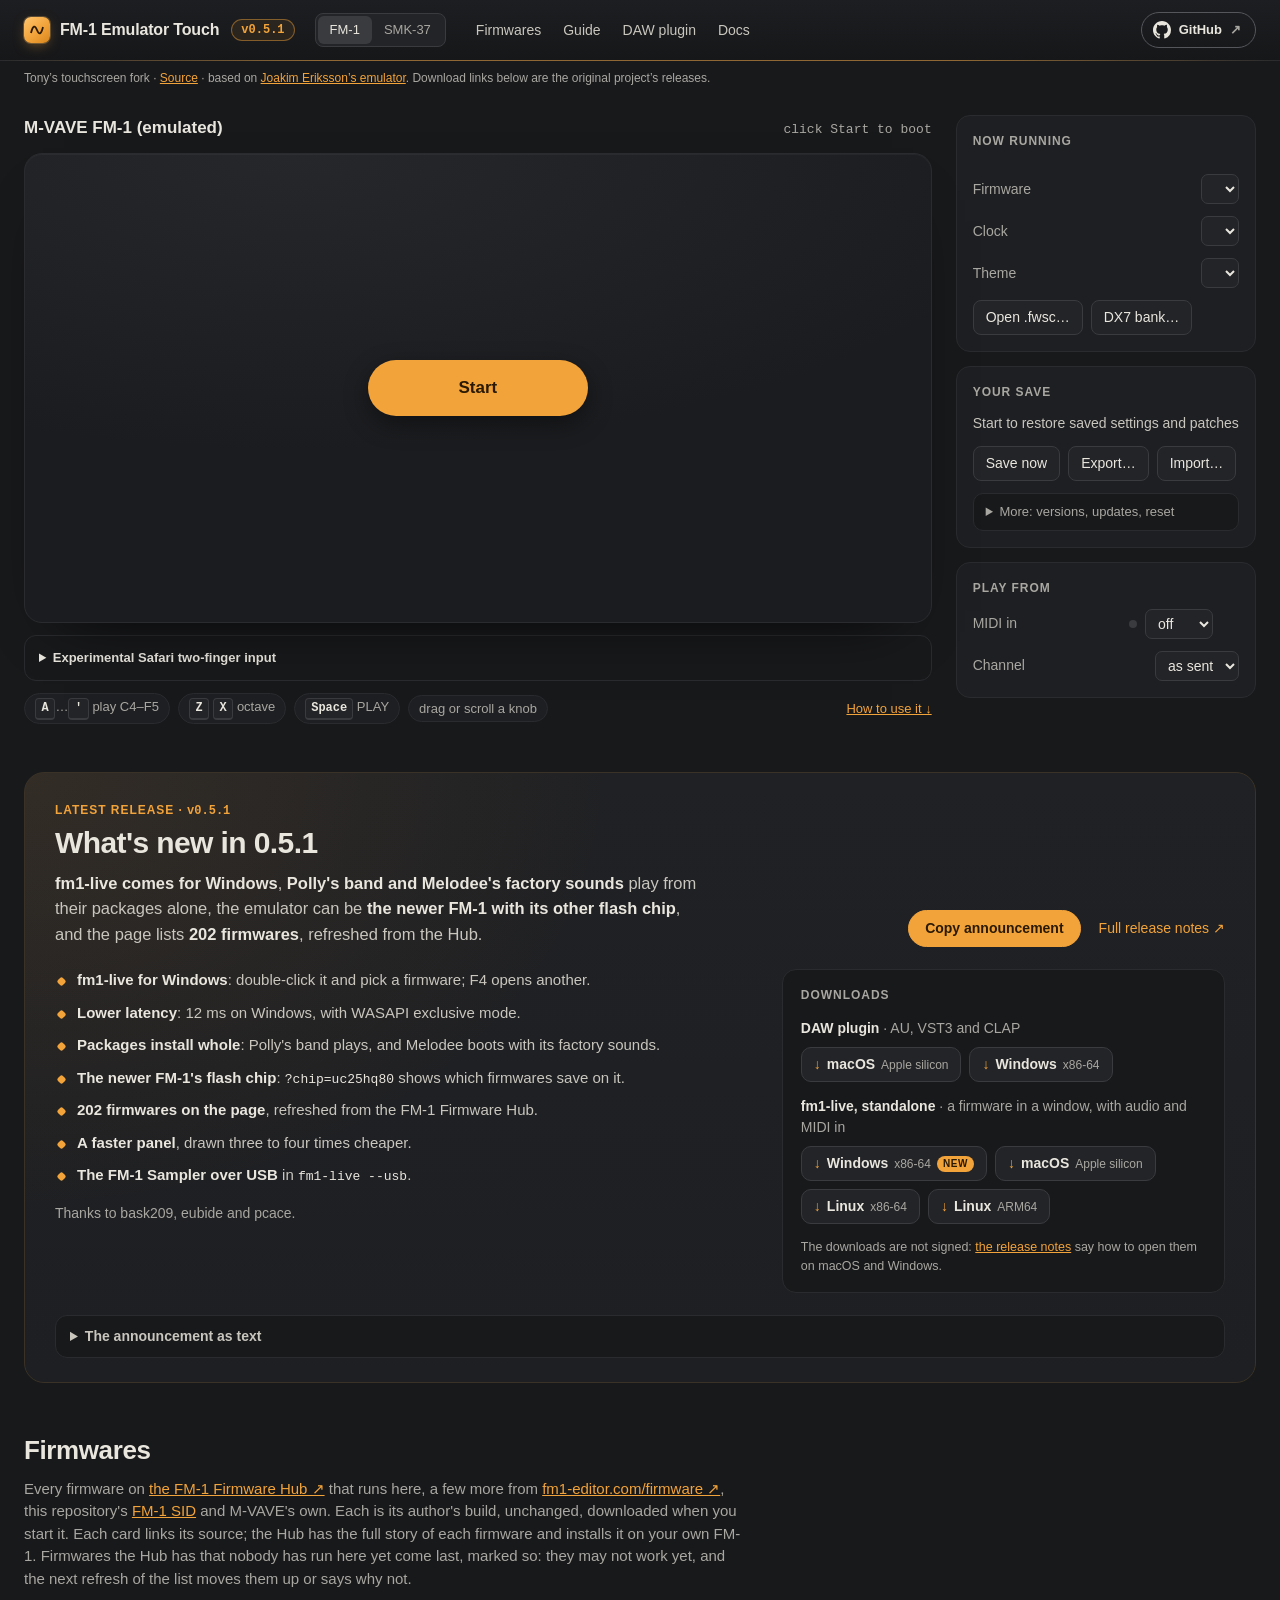
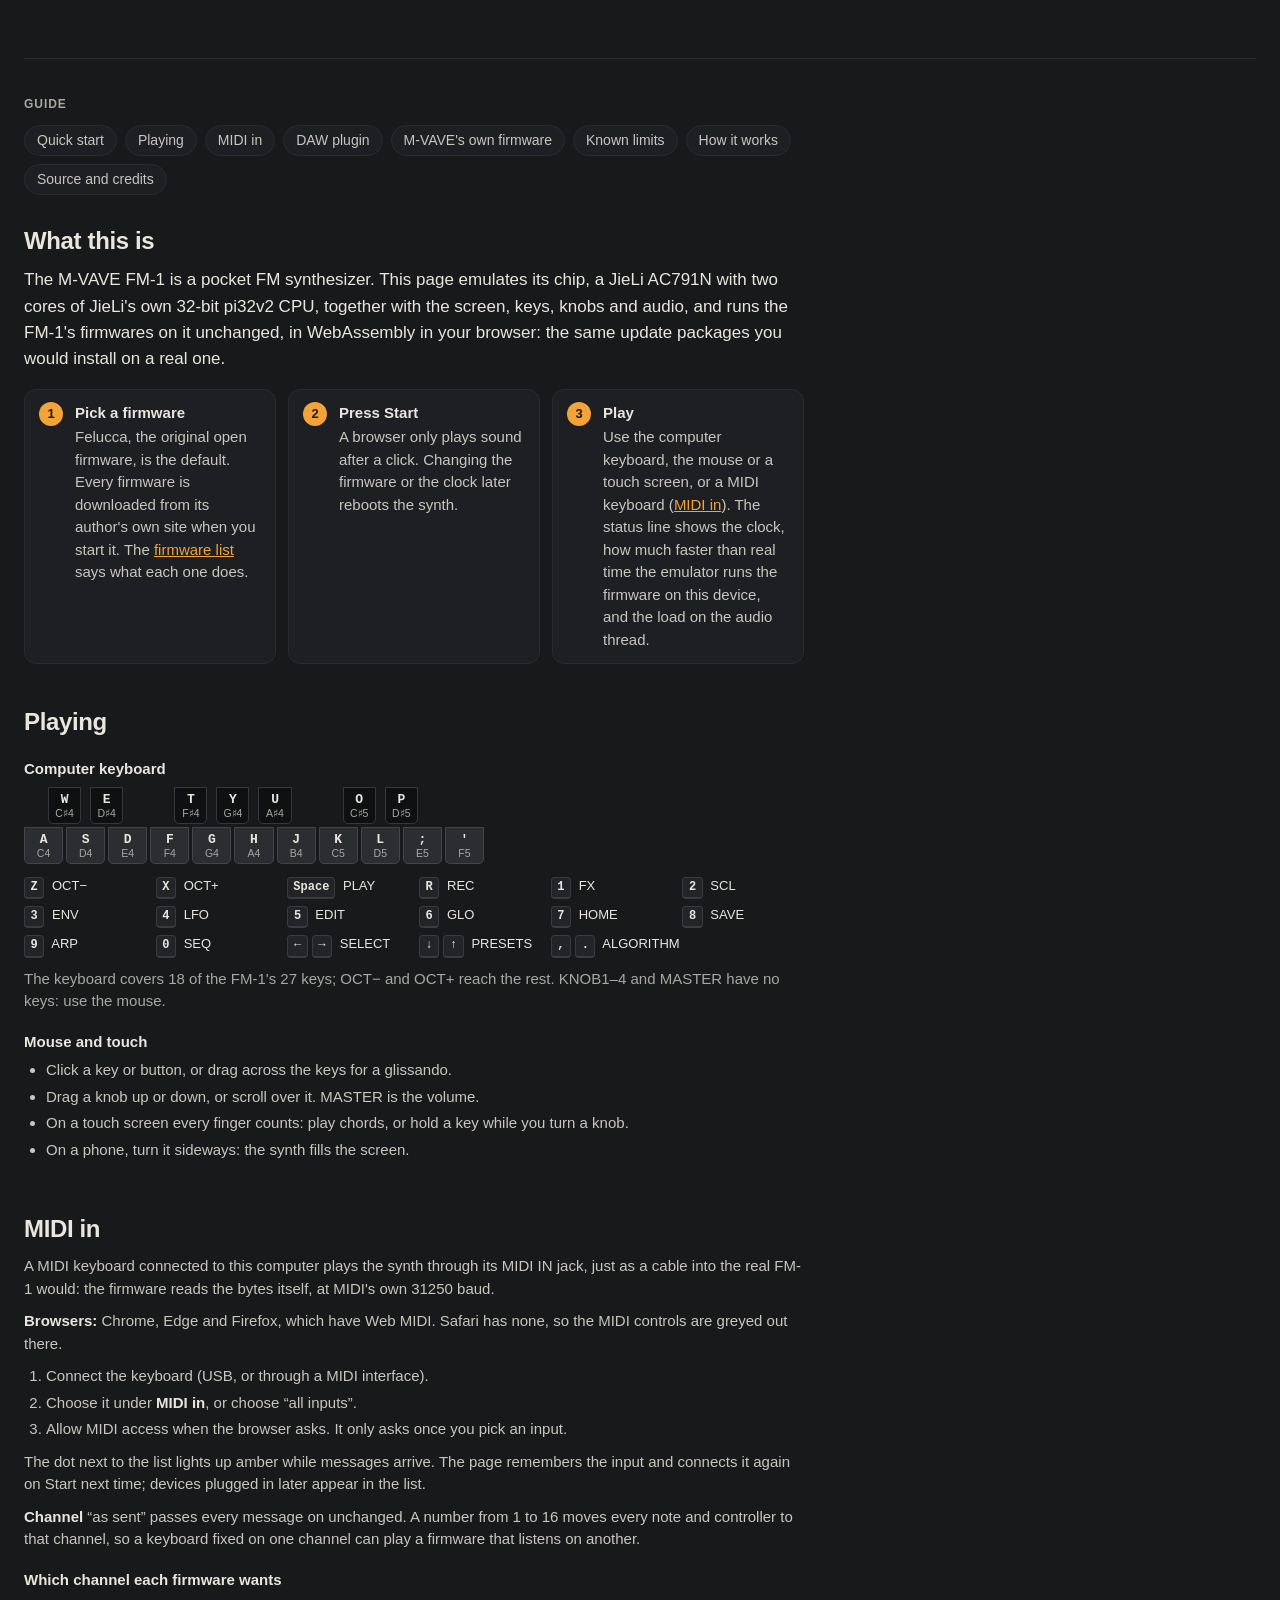
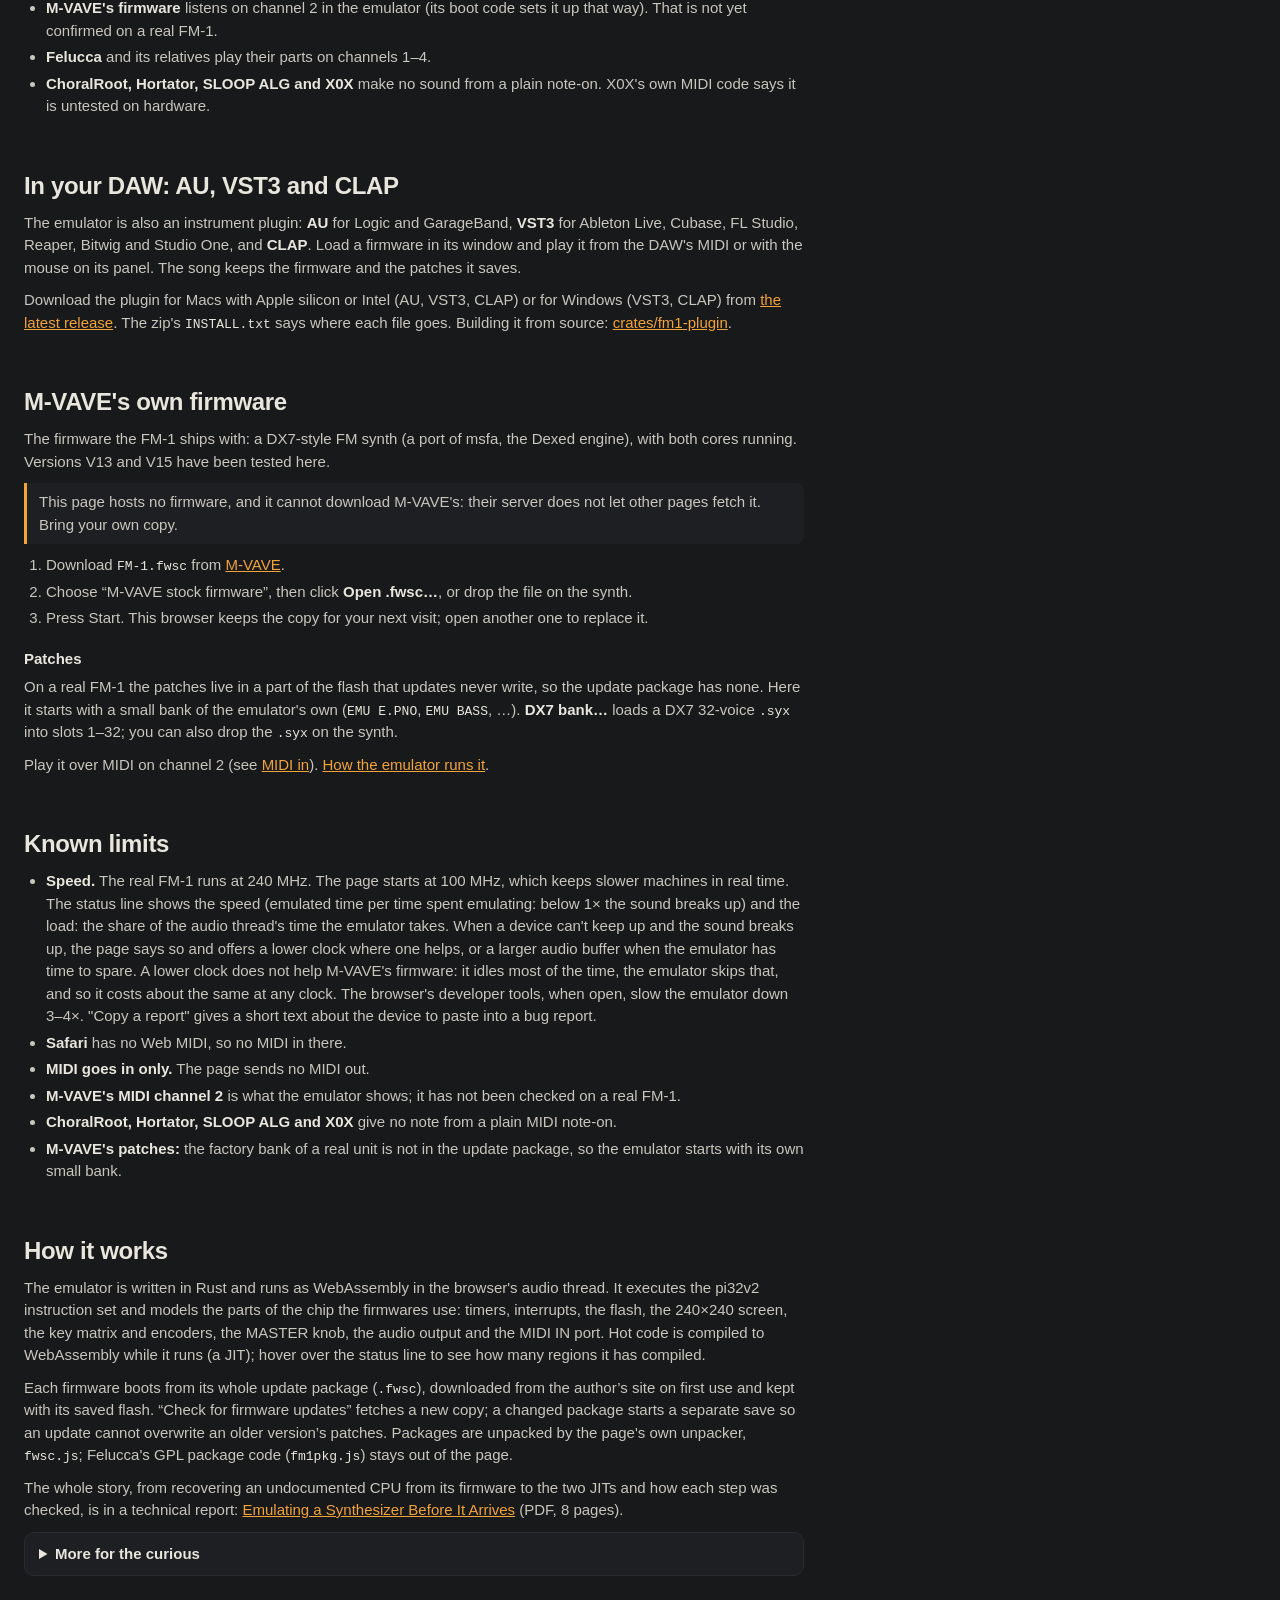
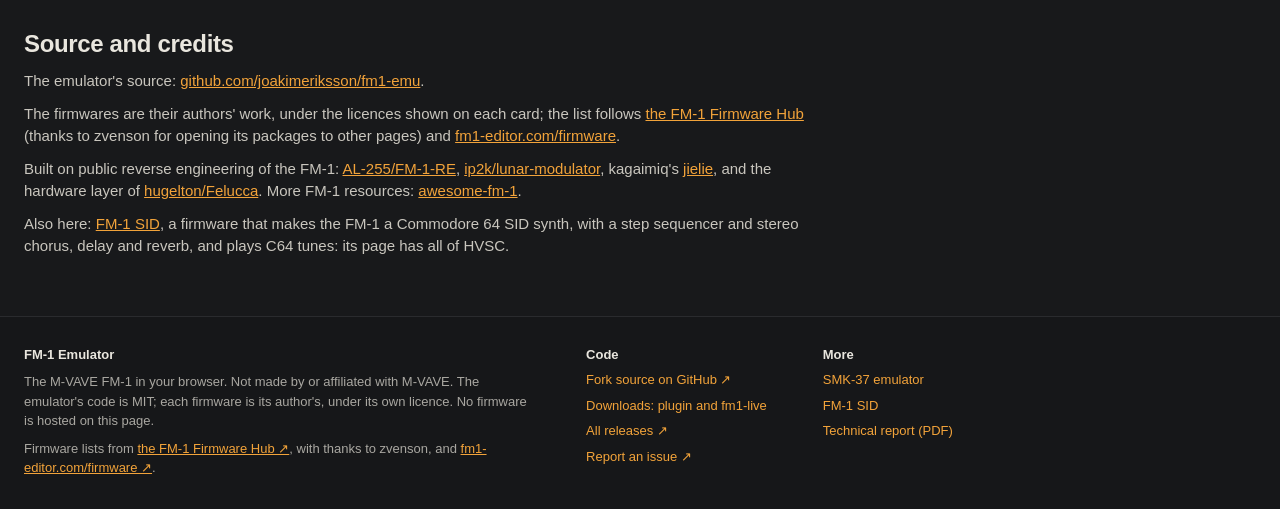
==== commit 990a326c: "Port dependency-free browser gesture controls into FM-1 Normalize wheel units and isolate encoder re" ====
--- a/web/index.html
+++ b/web/index.html
@@ -52,6 +52,17 @@
         <canvas id="panel" aria-label="FM-1 front panel"></canvas>
         <button id="start">Start</button>
       </div>
+      <details class="touch-experiment">
+        <summary>Experimental Safari two-finger input</summary>
+        <p>Estimates two positions from Safari gestures. Short moving notes only: notes stop after
+          0.5 seconds without updates. Independent finger lifts and motionless chords are not supported.</p>
+        <div class="touch-actions">
+          <label><input type="checkbox" id="touch-estimates"> Enable estimated two-note trial</label>
+          <button type="button" id="touch-rearm" disabled>Re-arm</button>
+          <button type="button" id="touch-release">Release local notes</button>
+        </div>
+        <p id="touch-status" role="status" aria-live="polite">Off. Normal pointer, keyboard and MIDI controls are active.</p>
+      </details>
       <p class="rotate">Turn the phone sideways for a bigger synth.</p>
       <p class="hint">
         <span class="keyb"><kbd>A</kbd>…<kbd>'</kbd> play C4–F5</span>
--- a/web/style.css
+++ b/web/style.css
@@ -295,3 +295,12 @@
 
 /* (an element the page hides stays hidden whatever its display rule) */
 [hidden] { display: none !important; }
+
+/* Kept outside the instrument hit area; estimates never impersonate contacts. */
+.touch-experiment { border: 1px solid var(--rule); border-radius: 12px; padding: 12px 14px; font-size: 13px; }
+.touch-experiment summary { cursor: pointer; font-weight: 600; }
+.touch-experiment p { color: var(--dim); line-height: 1.5; margin: 10px 0 0; }
+.touch-actions { display: flex; flex-wrap: wrap; align-items: center; gap: 10px; margin-top: 12px; }
+.touch-actions label { display: inline-flex; align-items: center; gap: 7px; }
+.touch-actions button { font-size: 12px; }
+[data-embed] .touch-experiment { display: none; }
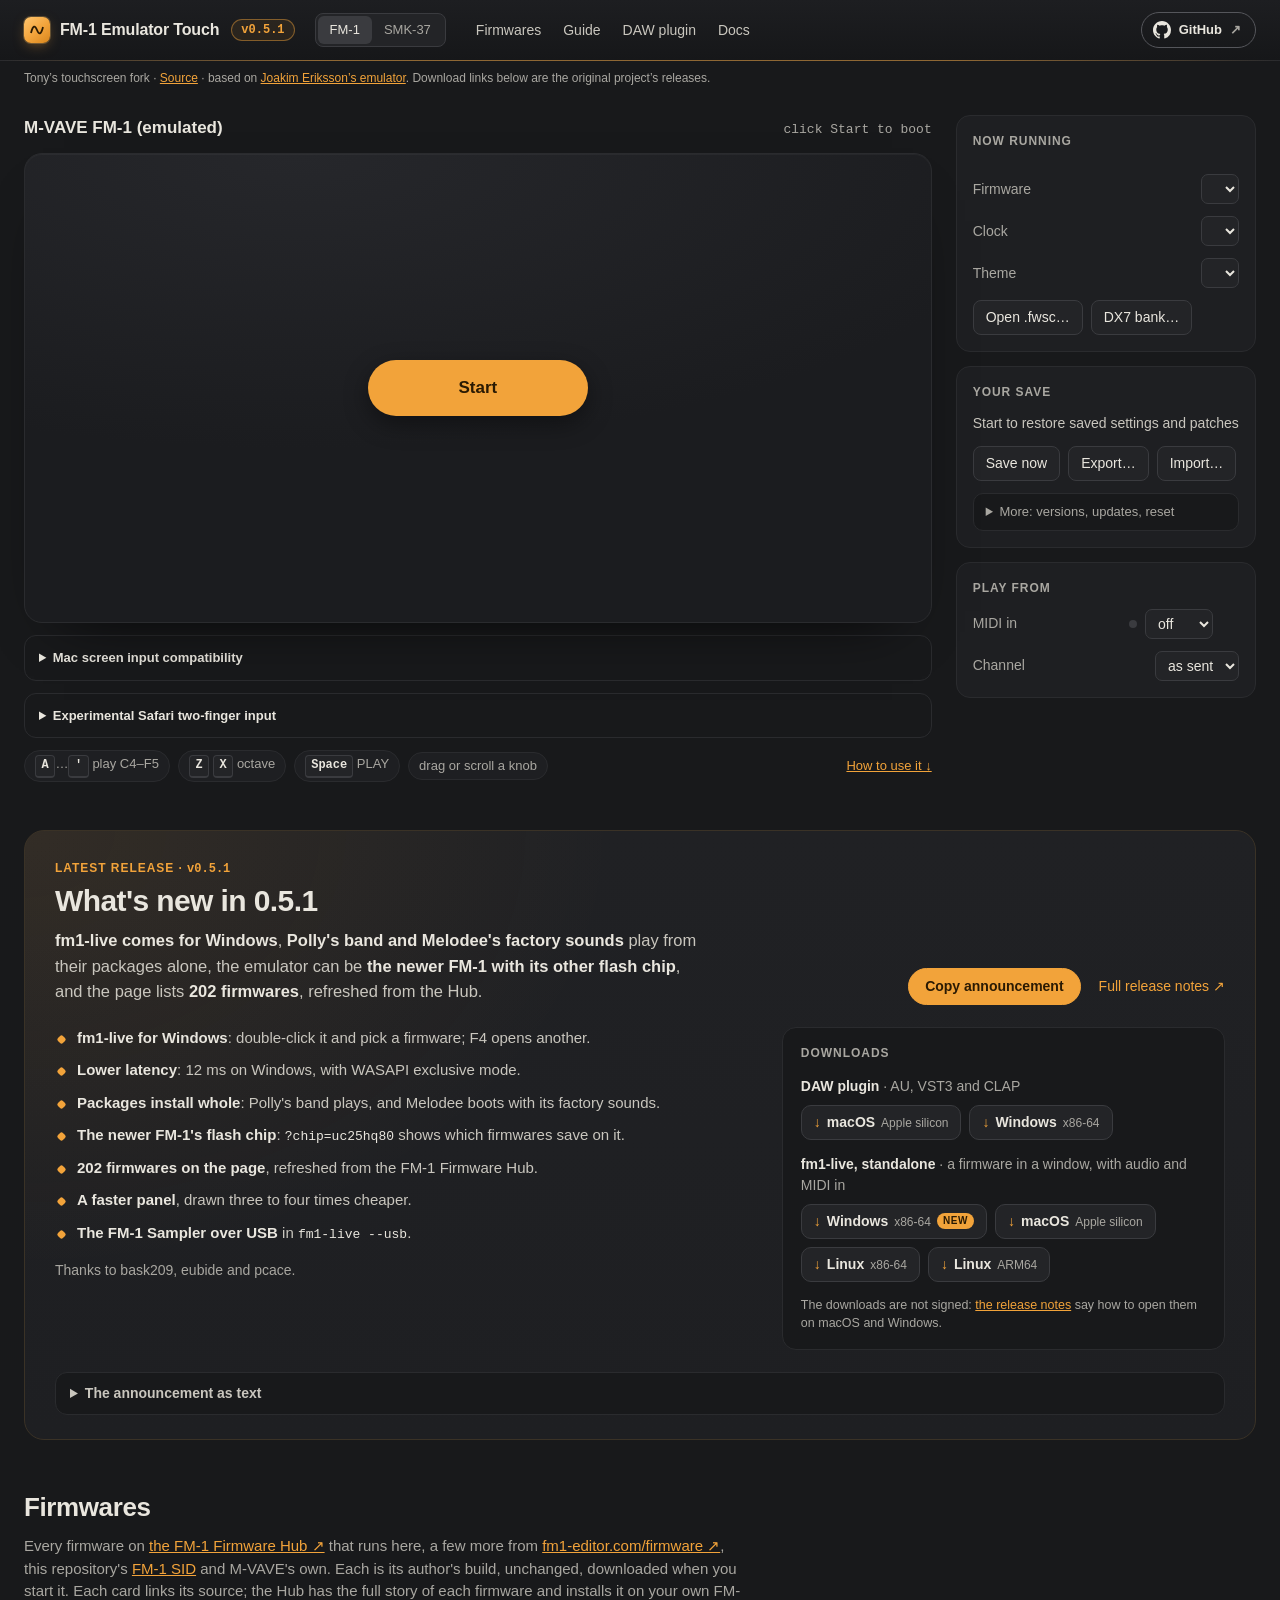
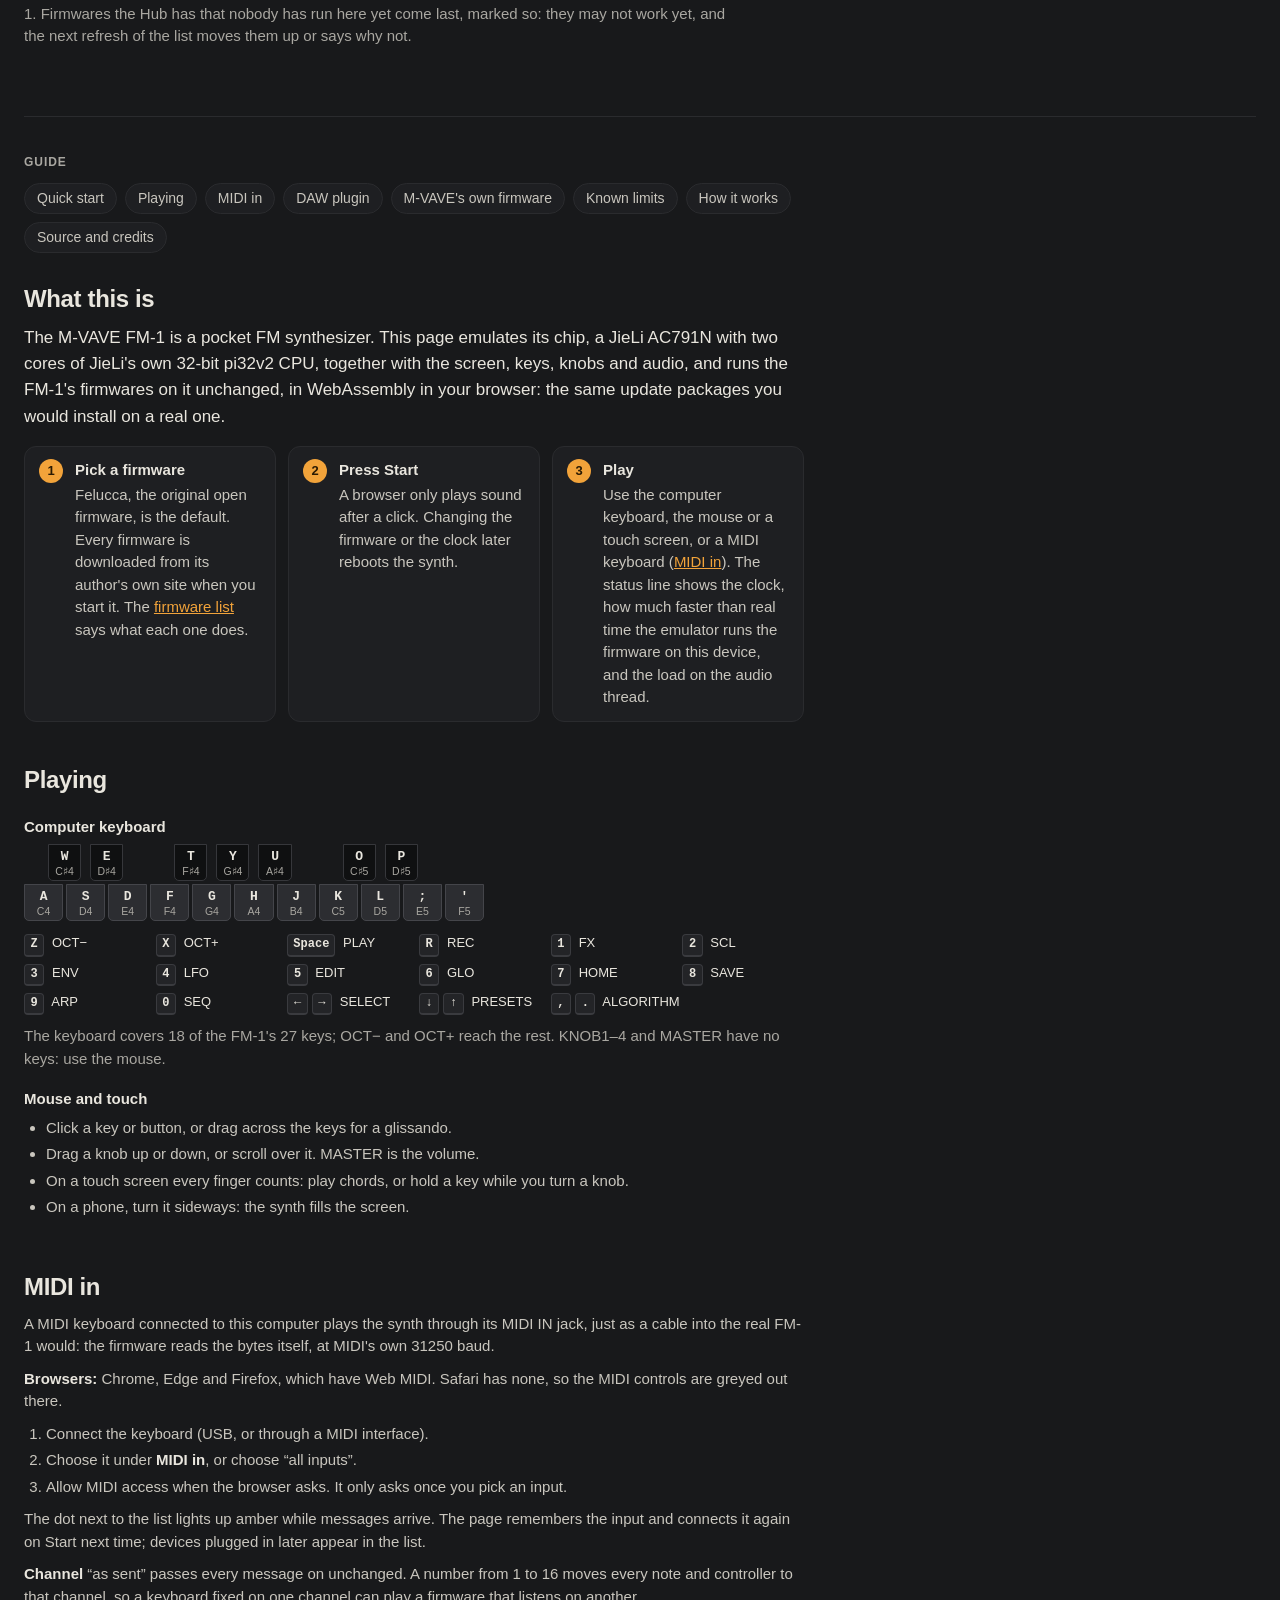
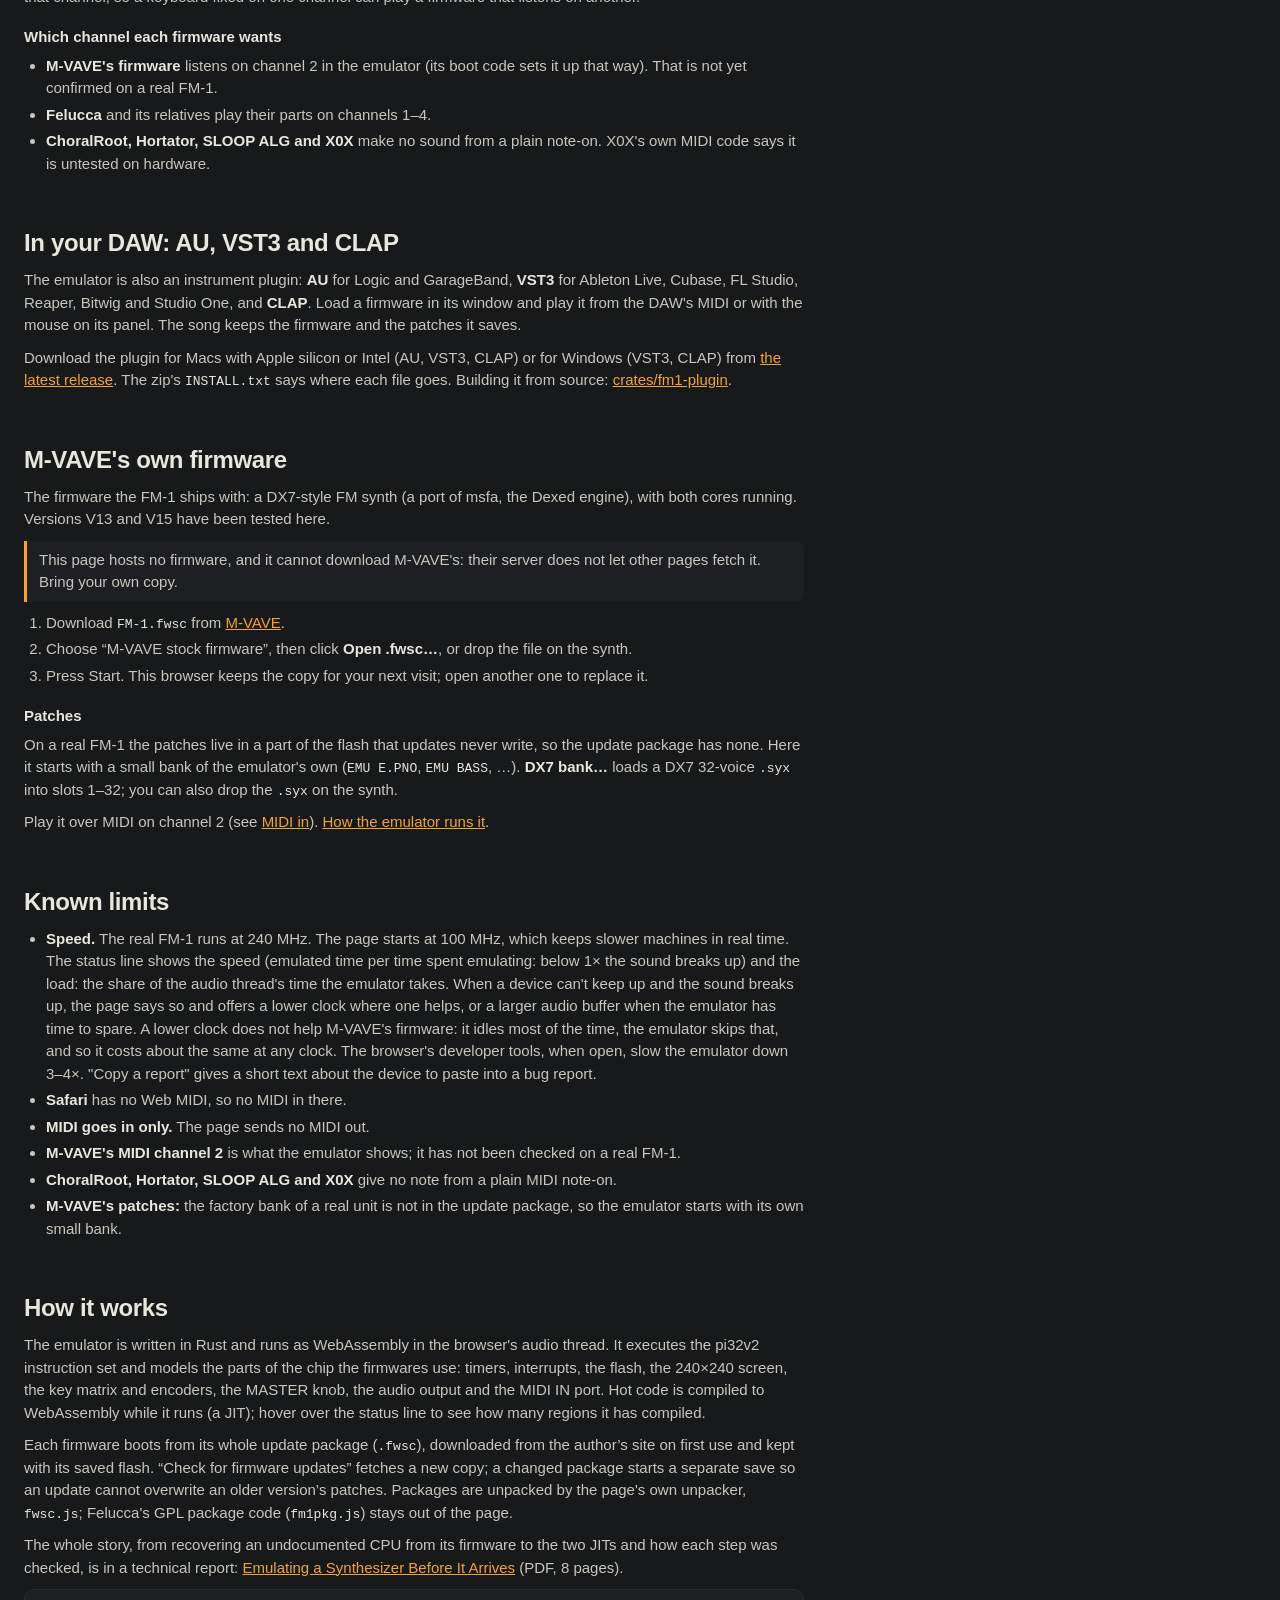
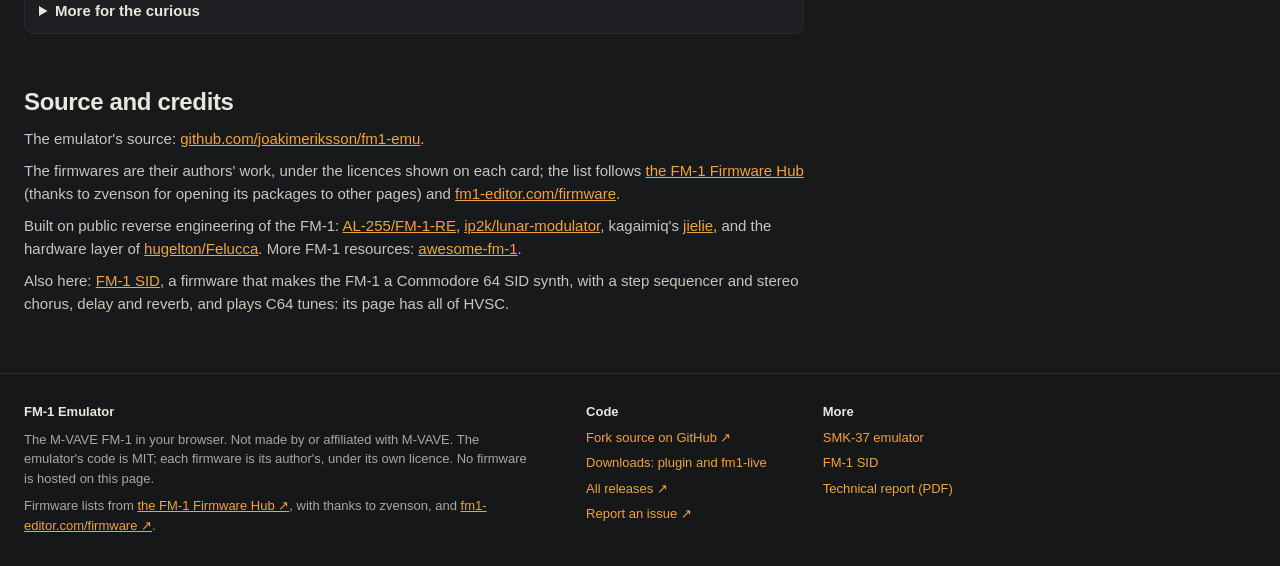
==== commit 55c22317: "Guard unsupported gesture mode and add Mac screen compatibility Keep ordinary input active when Safa" ====
--- a/web/index.html
+++ b/web/index.html
@@ -52,6 +52,21 @@
         <canvas id="panel" aria-label="FM-1 front panel"></canvas>
         <button id="start">Start</button>
       </div>
+      <details class="touch-experiment" id="screen-input-help">
+        <summary>Mac screen input compatibility</summary>
+        <p>For screen holds reported as right-clicks. This mode also lets real right-clicks play piano
+          keys. It provides one pointer; it does not add independent fingers.</p>
+        <div class="touch-actions">
+          <label><input type="checkbox" id="screen-compat"> Enable single-pointer compatibility</label>
+        </div>
+        <p id="screen-input-status" role="status" aria-live="polite">Off. Normal input is active.</p>
+        <p>After Start, hold one screen finger on a piano key for a second, then lift.</p>
+        <details>
+          <summary>Input report · stays on this page</summary>
+          <pre id="screen-input-report" aria-label="Recent panel input events">No input recorded.</pre>
+          <button type="button" id="screen-report-copy">Copy input report</button>
+        </details>
+      </details>
       <details class="touch-experiment">
         <summary>Experimental Safari two-finger input</summary>
         <p>Estimates two positions from Safari gestures. Short moving notes only: notes stop after
--- a/web/style.css
+++ b/web/style.css
@@ -304,3 +304,6 @@
 .touch-actions label { display: inline-flex; align-items: center; gap: 7px; }
 .touch-actions button { font-size: 12px; }
 [data-embed] .touch-experiment { display: none; }
+
+.touch-experiment pre { max-height: 220px; overflow: auto; white-space: pre-wrap; word-break: break-word;
+  padding: 10px; border: 1px solid var(--rule); border-radius: 8px; font: 12px/1.5 ui-monospace, monospace; }
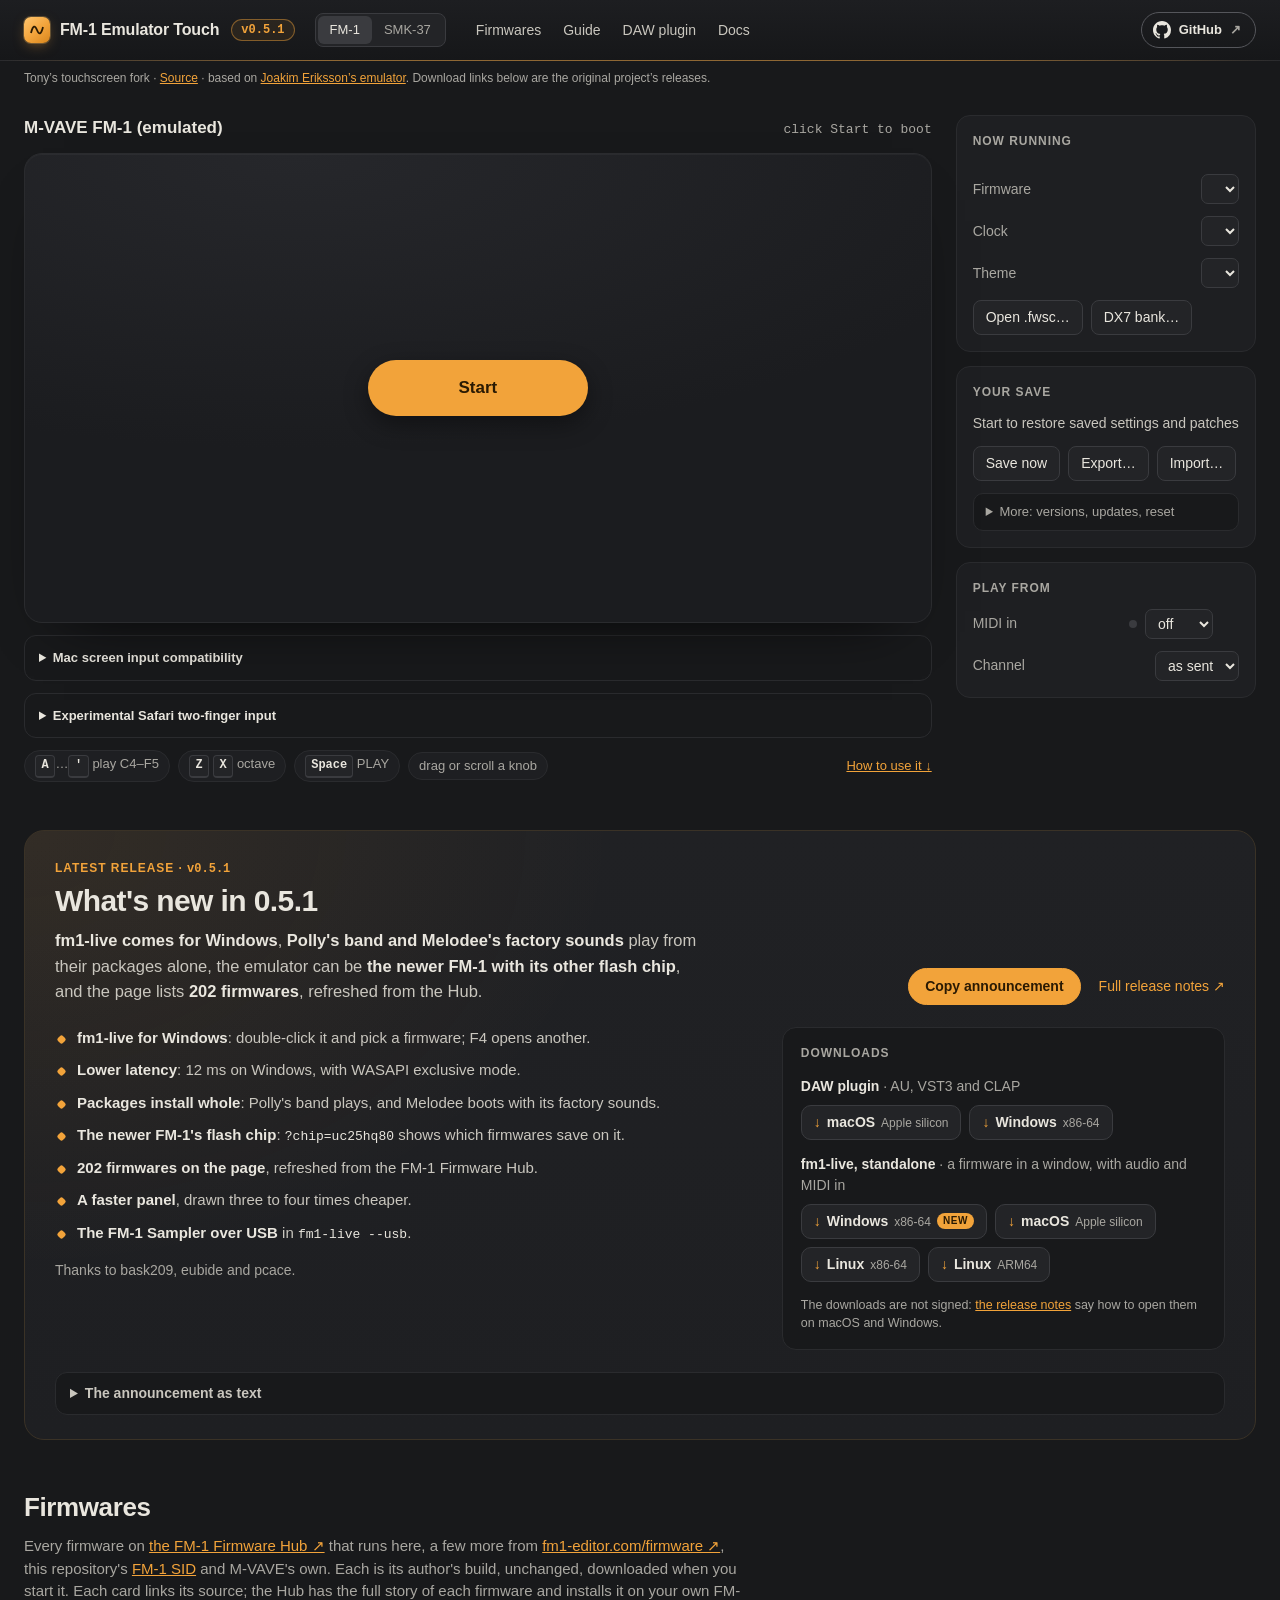
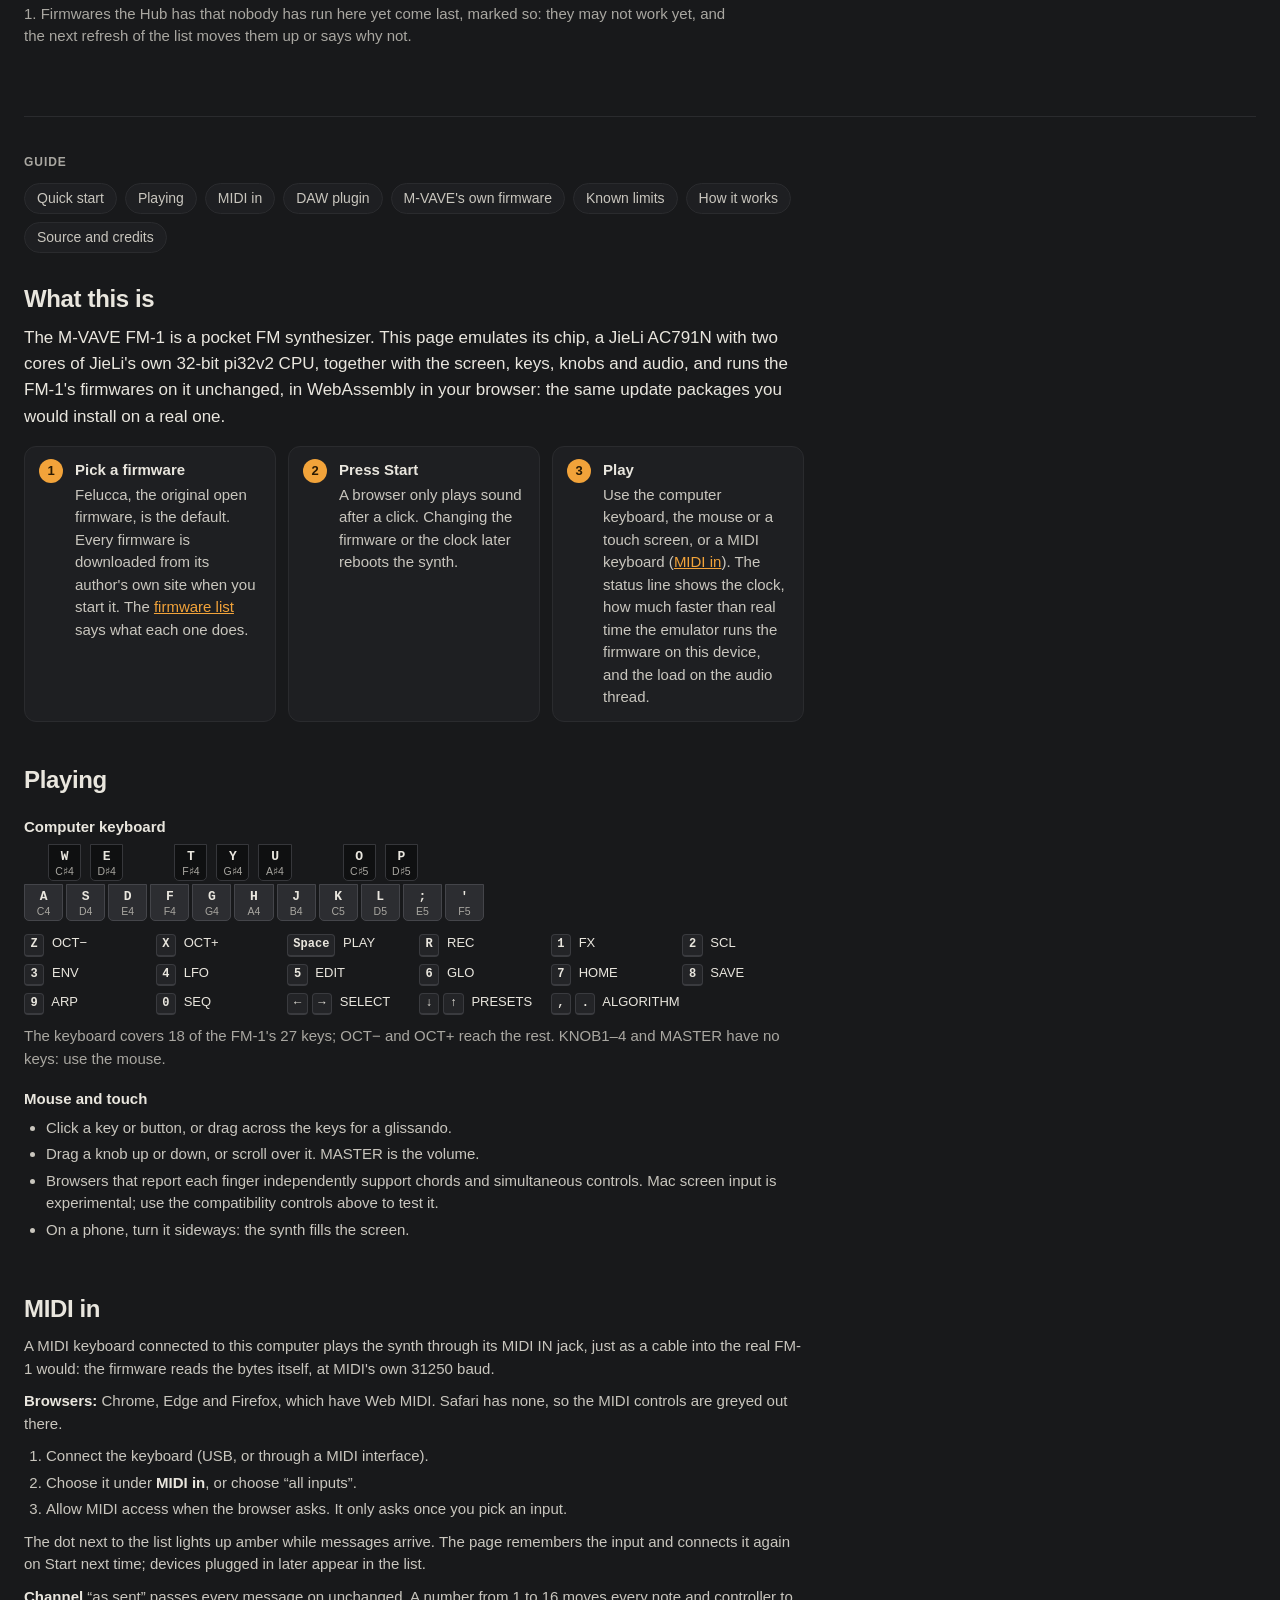
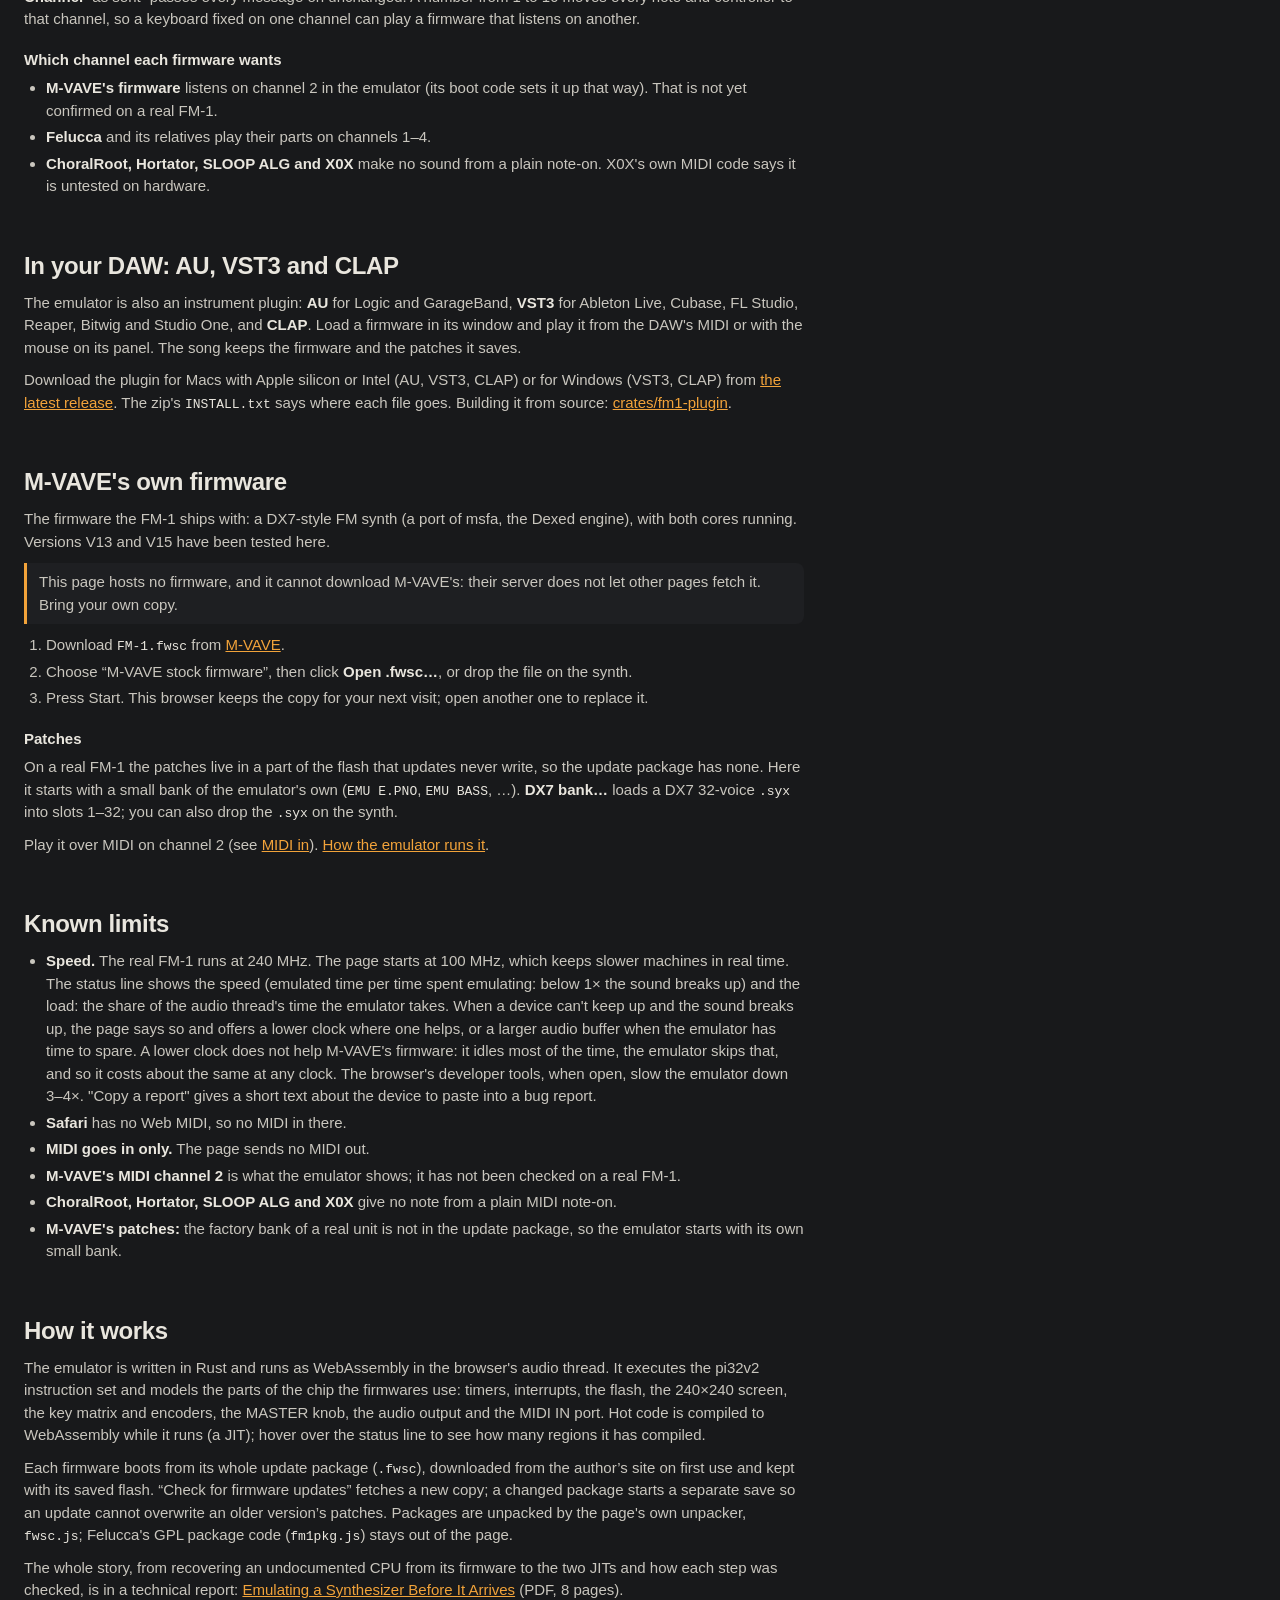
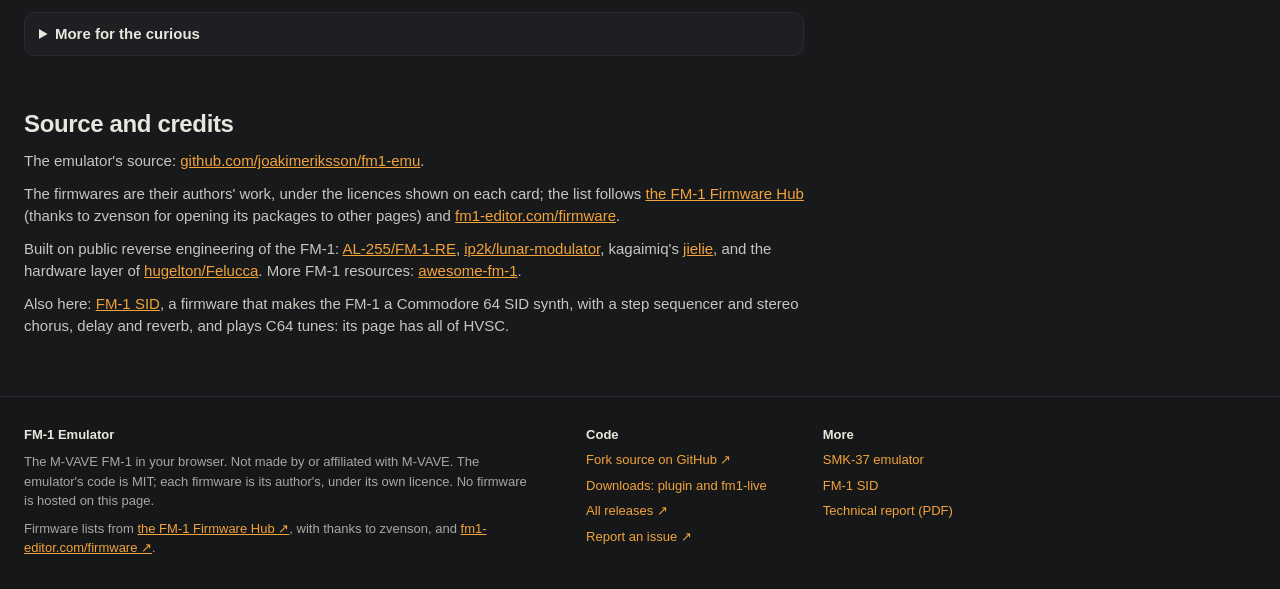
==== commit 8cdca934: "Preserve emulated piano taps and freeze browser input reports" ====
--- a/web/index.html
+++ b/web/index.html
@@ -55,16 +55,25 @@
       <details class="touch-experiment" id="screen-input-help">
         <summary>Mac screen input compatibility</summary>
         <p>For screen holds reported as right-clicks. This mode also lets real right-clicks play piano
-          keys. It provides one pointer; it does not add independent fingers.</p>
+          keys. Short completed clicks get a 20 ms minimum note. It provides one pointer; it does not add independent fingers.</p>
         <div class="touch-actions">
           <label><input type="checkbox" id="screen-compat"> Enable single-pointer compatibility</label>
         </div>
         <p id="screen-input-status" role="status" aria-live="polite">Off. Normal input is active.</p>
-        <p>After Start, hold one screen finger on a piano key for a second, then lift.</p>
+        <p>Start the emulator, then start input capture. Hold one screen finger on a piano key for two seconds,
+          lift, then stop capture. The report freezes so scrolling or copying cannot replace the test.</p>
         <details>
           <summary>Input report · stays on this page</summary>
+          <div class="touch-actions">
+            <button type="button" id="screen-capture-start">Start input capture</button>
+            <button type="button" id="screen-capture-stop" disabled>Stop input capture</button>
+          </div>
+          <p id="screen-capture-status" role="status" aria-live="polite">Capture is stopped.</p>
           <pre id="screen-input-report" aria-label="Recent panel input events">No input recorded.</pre>
-          <button type="button" id="screen-report-copy">Copy input report</button>
+          <div class="touch-actions">
+            <button type="button" id="screen-report-copy">Copy input report</button>
+            <button type="button" id="screen-report-save">Save input report</button>
+          </div>
         </details>
       </details>
       <details class="touch-experiment">
@@ -84,7 +93,7 @@
         <span class="keyb"><kbd>Z</kbd> <kbd>X</kbd> octave</span>
         <span class="keyb"><kbd>Space</kbd> PLAY</span>
         <span class="keyb">drag or scroll a knob</span>
-        <span class="touch">Play chords with several fingers · drag a knob up / down</span>
+        <span class="touch">Touch support varies by browser · drag a knob up / down</span>
         <a class="more" href="#guide">How to use it ↓</a>
       </p>
     </div>
@@ -283,7 +292,7 @@
         <ul>
           <li>Click a key or button, or drag across the keys for a glissando.</li>
           <li>Drag a knob up or down, or scroll over it. MASTER is the volume.</li>
-          <li>On a touch screen every finger counts: play chords, or hold a key while you turn a knob.</li>
+          <li>Browsers that report each finger independently support chords and simultaneous controls. Mac screen input is experimental; use the compatibility controls above to test it.</li>
           <li>On a phone, turn it sideways: the synth fills the screen.</li>
         </ul>
       </section>
